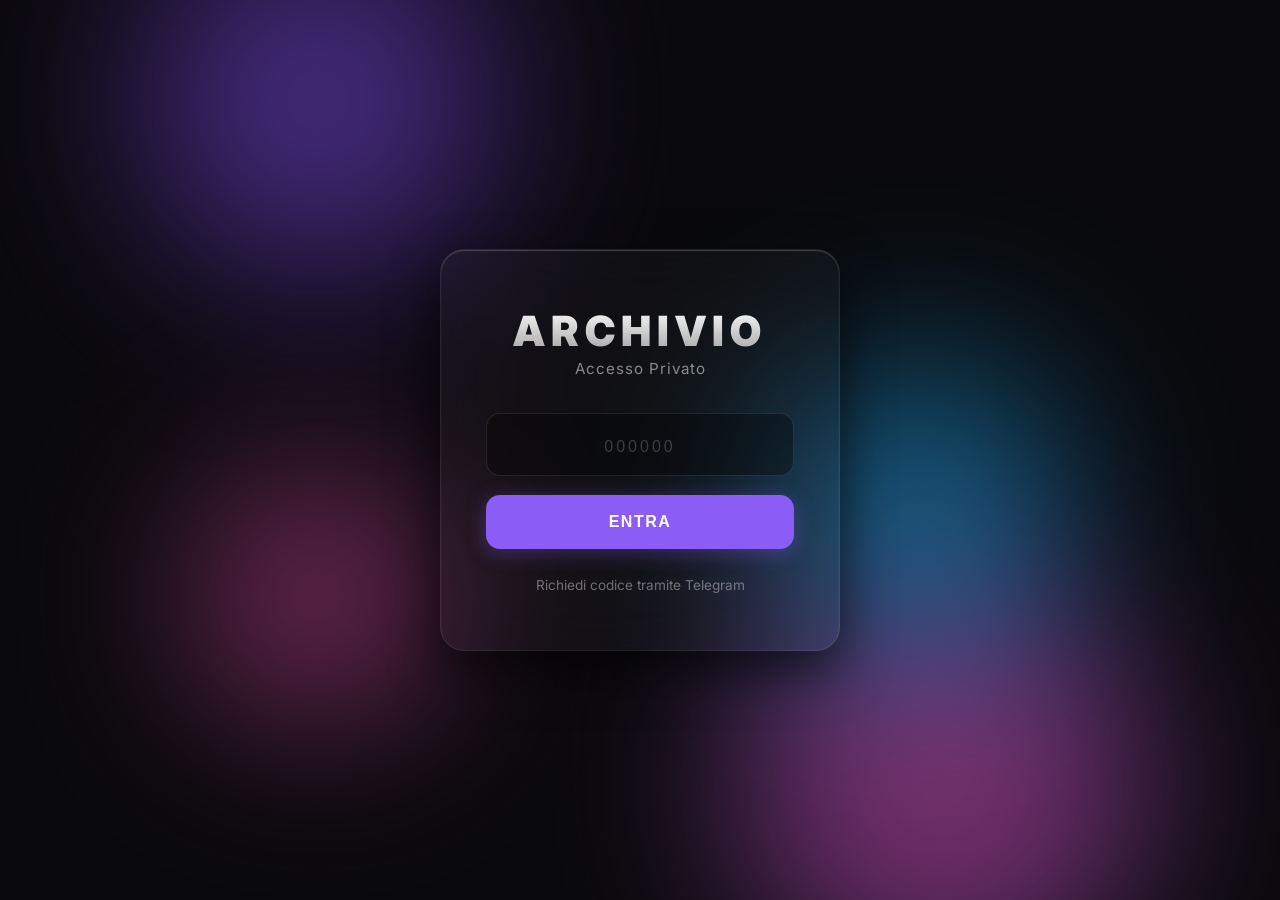
==== index.html @ b0b6c5ce "Add files via upload" ====
<!DOCTYPE html>
<html lang="it">
<head>
  <meta charset="UTF-8">
  <meta name="viewport" content="width=device-width, initial-scale=1.0">
  <title>Home - Archivio Stream</title>
  <link rel="stylesheet" href="style.css?v=7">
  <link href='https://unpkg.com/boxicons@2.1.4/css/boxicons.min.css' rel='stylesheet'>
  <link href="https://fonts.googleapis.com/css2?family=Inter:wght@300;400;500;600;700;800;900&display=swap" rel="stylesheet">

  <link rel="manifest" href="manifest.json">
  <meta name="apple-mobile-web-app-capable" content="yes">
  <meta name="apple-mobile-web-app-status-bar-style" content="black-translucent">
  <meta name="apple-mobile-web-app-title" content="Archivio">
  <link rel="apple-touch-icon" href="assets/logo.png">
</head>
<body>

  <!-- Navbar -->
  <nav class="navbar">
    <div class="nav-left">
      <img src="assets/logo.png" alt="Logo" class="logo" style="height: 45px; cursor:pointer;" onclick="window.location.href='index.html'">
    </div>
    <ul class="nav-links">
      <li><a href="index.html" class="active">Home</a></li>
      <li><a href="catalog_series.html">Serie</a></li>
      <li><a href="catalog_movies.html">Film</a></li>
      <li><a href="calendar.html">Uscite</a></li>
    </ul>
    <div class="nav-right">
      <button class="icon-btn" id="theme-toggle"><i class='bx bx-sun'></i></button>
      <button class="icon-btn" id="open-search"><i class='bx bx-search'></i></button>
      <button class="icon-btn"><i class='bx bx-bookmark'></i></button>
      <img src="https://placehold.co/100x100/ffcc00/000?text=User" alt="Profile" class="profile-avatar">
    </div>
  </nav>

  <!-- Mobile Tab Bar (iOS style) -->
  <div class="mobile-tab-bar">
    <a href="index.html" class="active"><img src="assets/icons/icons8-home-100.png" width="34" height="34"><span>Home</span></a>
    <a href="catalog_series.html"><img src="assets/icons/icons8-tv-100.png" width="34" height="34" style="opacity: 0.6;"><span>Serie</span></a>
    <a href="catalog_movies.html"><img src="assets/icons/icons8-movie-100.png" width="34" height="34" style="opacity: 0.6;"><span>Film</span></a>
    <a href="calendar.html"><img src="assets/icons/icons8-calendar-100.png" width="34" height="34" style="opacity: 0.6;"><span>Uscite</span></a>
  </div>

  <!-- Search Overlay -->
  <div class="search-overlay" id="search-overlay">
    <div class="search-container">
      <button class="close-search" id="close-search"><i class='bx bx-x'></i></button>
      <div class="search-input-wrapper">
        <i class='bx bx-search search-icon'></i>
        <input type="text" id="search-input" placeholder="Cerca film, serie..." autocomplete="off">
      </div>
      <div class="search-results" id="search-results"></div>
    </div>
  </div>

  <!-- Hero Section Slider -->
  <div class="hero-slider-container">
    <div class="hero-slider" id="hero-slider">
      <!-- Slides Injected via JS -->
    </div>
    <div class="slider-indicators" id="slider-indicators"></div>
  </div>



  <!-- Continua a guardare -->
  <section class="section" id="continue-watching-section" style="display: none;">
    <h2 class="section-title">Prossimo</h2>
    <div class="carousel-container" id="continue-watching-carousel">
      <!-- Injected via JS -->
    </div>
  </section>

  <!-- In evidenza -->
  <section class="section">
    <h2 class="section-title">In evidenza</h2>
    <div class="carousel-container" id="evidenza-carousel">
      <!-- Injected via JS -->
    </div>
  </section>

  <!-- TOP 10 SERIE OGGI -->
  <section class="section">
    <img src="top 10 serie.webp" alt="TOP 10 SERIE OGGI" class="section-logo-title">
    <div class="carousel-container" id="top10-series-carousel">
      <!-- Injected via JS -->
    </div>
  </section>

  <!-- Tutte le serie -->
  <section class="section">
    <h2 class="section-title">Tutte le serie</h2>
    <div class="carousel-container" id="all-series-carousel">
      <!-- Injected via JS -->
    </div>
  </section>

  <!-- TOP 10 FILM OGGI -->
  <section class="section">
    <img src="top 10 film.webp" alt="TOP 10 FILM OGGI" class="section-logo-title">
    <div class="carousel-container" id="top10-movies-carousel">
      <!-- Injected via JS -->
    </div>
  </section>

  <!-- Tutti i film -->
  <section class="section" style="margin-bottom: 5rem;">
    <h2 class="section-title">Tutti i film</h2>
    <div class="carousel-container" id="all-movies-carousel">
      <!-- Injected via JS -->
    </div>
  </section>

  <script src="script.js?v=7"></script>

  <script>
    if ('serviceWorker' in navigator) {
      window.addEventListener('load', () => {
        navigator.serviceWorker.register('./service-worker.js');
      });
    }
  </script>
</body>
</html>
---- style.css ----
@import url('https://fonts.googleapis.com/css2?family=Inter:wght@400;500;600;700;800&family=Outfit:wght@900&display=swap');

:root {
  --bg-color: #03030f;
  --bg-gradient: linear-gradient(180deg, rgba(3,3,15,0) 0%, #03030f 100%);
  --text-color: #ffffff;
  --text-muted: #b3b3b3;
  --primary-accent: #ffffff;
  --nav-bg: rgba(3, 3, 15, 0.8);
  --btn-bg: rgba(255, 255, 255, 1);
  --btn-text: #000000;
  --btn-bg-hover: rgba(255, 255, 255, 0.8);
  --btn-secondary-bg: rgba(255, 255, 255, 0.1);
  --btn-secondary-hover: rgba(255, 255, 255, 0.2);
  --font-main: -apple-system, BlinkMacSystemFont, "Segoe UI", Roboto, Helvetica, Arial, sans-serif;
  --font-logo: 'Outfit', sans-serif;
  --border-radius: 12px;
  --transition: 0.3s cubic-bezier(0.25, 0.1, 0.25, 1);
  --nav-height: 80px;
}
body.light-mode {
  --bg-color: #f0f2f5;
  --text-color: #111111;
  --text-muted: #555555;
  --nav-bg: rgba(255, 255, 255, 0.8);
  --btn-bg: #111111;
  --btn-text: #ffffff;
  --primary-accent: #000000;
  --btn-secondary-bg: rgba(0, 0, 0, 0.1);
  --btn-secondary-hover: rgba(0, 0, 0, 0.2);
  --bg-gradient: linear-gradient(180deg, rgba(240,242,245,0) 0%, #f0f2f5 100%);
}

body.light-mode .mobile-tab-bar a img {
  filter: invert(0);
}

body.light-mode .mobile-tab-bar a.active {
  background: rgba(0, 0, 0, 0.1);
  color: #111111;
}

body.light-mode .mobile-tab-bar a span {
  color: #555;
}

body.light-mode .mobile-tab-bar a.active span {
  color: #111;
}

body.light-mode .search-input-wrapper {
  background: rgba(0, 0, 0, 0.05);
  border-color: rgba(0, 0, 0, 0.1);
}
body.light-mode .search-input-wrapper:focus-within {
  background: rgba(0, 0, 0, 0.1);
  border-color: rgba(0, 0, 0, 0.3);
}
body.light-mode #search-input {
  color: #111;
}
body.light-mode #search-input::placeholder {
  color: rgba(0, 0, 0, 0.4);
}
body.light-mode .search-icon {
  color: rgba(0, 0, 0, 0.4);
}

body.light-mode .navbar {
  background: rgba(255, 255, 255, 0.85);
  backdrop-filter: blur(15px);
}
body.light-mode .navbar.scrolled {
  background: rgba(255, 255, 255, 0.95) !important;
  box-shadow: 0 2px 10px rgba(0,0,0,0.1);
}
body.light-mode .nav-links a {
  color: #333;
}
body.light-mode .nav-links a.active {
  color: #000;
}
body.light-mode .nav-links a:hover {
  color: #000;
}
body.light-mode .icon-btn {
  color: #333;
}
body.light-mode .section-title {
  color: #111;
}
body.light-mode .card {
  background: rgba(0, 0, 0, 0.03);
}
body.light-mode .hero-content h1,
body.light-mode .hero-content p {
  color: #111;
}
body.light-mode .catalog-title {
  color: #111;
}
body.light-mode .catalog-header select {
  background: rgba(0, 0, 0, 0.05) !important;
  border-color: rgba(0, 0, 0, 0.15) !important;
  color: #111 !important;
}
body.light-mode .poster-overlay {
  background: linear-gradient(transparent 0%, rgba(255,255,255,0.95) 100%);
}
body.light-mode .poster-title {
  color: #111;
}
body.light-mode .poster-meta {
  color: #555;
}
body.light-mode .mobile-tab-bar {
  background: rgba(255, 255, 255, 0.9) !important;
  border-top: 1px solid rgba(0,0,0,0.1) !important;
}
body.light-mode .mobile-tab-bar a {
  color: #888;
}
body.light-mode .mobile-tab-bar a.active {
  color: #000 !important;
  background: rgba(0, 0, 0, 0.08);
}
body.light-mode .mobile-tab-bar a img {
  filter: invert(0) !important;
}
body.light-mode .mobile-tab-bar a.active img {
  filter: invert(0) !important;
  opacity: 1 !important;
}
body.light-mode .search-overlay {
  background: rgba(240, 242, 245, 0.98);
}
body.light-mode .close-search {
  color: #111;
}
body.light-mode .toast {
  background: rgba(0,0,0,0.85);
  color: white;
}
body.light-mode #user-dropdown-menu {
  background: rgba(255, 255, 255, 0.85) !important;
  border-color: rgba(0,0,0,0.1) !important;
  color: #111;
}
body.light-mode #user-dropdown-menu div,
body.light-mode #user-dropdown-menu label,
body.light-mode #user-dropdown-menu p,
body.light-mode #user-dropdown-menu input {
  color: #111 !important;
}
body.light-mode #user-dropdown-menu #logout-btn {
  color: #ff4444 !important;
}
body.light-mode .calendar-container {
  color: #111;
}
body.light-mode .calendar-card {
  background: rgba(0, 0, 0, 0.03) !important;
  border-color: rgba(0,0,0,0.08) !important;
  color: #111 !important;
}
body.light-mode .calendar-title {
  color: #111;
}


* {
  margin: 0;
  padding: 0;
  box-sizing: border-box;
}

body {
  font-family: 'Inter', sans-serif;
  background-color: var(--bg-color);
  color: var(--text-color);
  margin: 0;
  padding: 0;
  overflow-x: hidden;
}

/* Custom Scrollbar */
::-webkit-scrollbar {
  width: 10px;
  height: 10px;
}
::-webkit-scrollbar-track {
  background: #0f0f0f;
}
::-webkit-scrollbar-thumb {
  background: #333;
  border-radius: 5px;
}
::-webkit-scrollbar-thumb:hover {
  background: #555;
}

/* NAVBAR */
.navbar {
  position: fixed;
  top: 0;
  width: 100%;
  display: flex;
  justify-content: space-between;
  align-items: center;
  padding: 1rem 3rem;
  background: transparent;
  backdrop-filter: none;
  -webkit-backdrop-filter: none;
  z-index: 1000;
  transition: all 0.3s ease;
}
.navbar.scrolled {
  background: rgba(3, 3, 15, 0.85);
  backdrop-filter: blur(15px);
  -webkit-backdrop-filter: blur(15px);
  box-shadow: 0 4px 30px rgba(0, 0, 0, 0.5);
  padding: 1rem 3rem;
  border-bottom: 1px solid rgba(255, 255, 255, 0.05);
}
.nav-left, .nav-right {
  display: flex;
  align-items: center;
  gap: 2rem;
}
.nav-links {
  display: flex;
  gap: 2rem;
  list-style: none;
  margin: 0;
  padding: 0;
}
.nav-links li {
  height: 24px;
}
.nav-links a {
  color: var(--text-color);
  text-decoration: none;
  font-weight: 600;
  font-size: 1rem;
  opacity: 0.7;
  transition: opacity var(--transition);
}
.nav-links a:hover, .nav-links a.active {
  opacity: 1;
}
.icon-btn {
  background: none;
  border: none;
  color: white;
  font-size: 1.8rem;
  cursor: pointer;
  opacity: 0.8;
  transition: var(--transition);
  display: flex;
  align-items: center;
  justify-content: center;
  text-decoration: none !important;
}
.icon-btn:hover {
  opacity: 1;
  transform: scale(1.1);
}
.profile-avatar {
  width: 38px;
  height: 38px;
  border-radius: 50%;
  cursor: pointer;
  object-fit: cover;
}

/* DETAIL TOP NAV */
.detail-top-nav {
  position: fixed;
  top: 0;
  width: 100%;
  display: flex;
  justify-content: space-between;
  padding: 1.5rem 2rem;
  background: transparent;
  z-index: 1000;
  transition: all 0.3s ease;
}
.detail-top-nav.scrolled {
  background: rgba(3, 3, 15, 0.85);
  backdrop-filter: blur(15px);
  -webkit-backdrop-filter: blur(15px);
  padding: 1rem 2rem;
  border-bottom: 1px solid rgba(255, 255, 255, 0.05);
}
.detail-top-nav .icon-btn {
  background: rgba(0,0,0,0.4);
  backdrop-filter: blur(5px);
  width: 40px;
  height: 40px;
  border-radius: 50%;
  font-size: 1.5rem;
}

/* HERO SECTION */
.hero {
  position: relative;
  height: 85vh;
  width: 100%;
  background-size: cover;
  background-position: center;
  display: flex;
  align-items: flex-end;
  padding: 0 3rem 2rem 3rem;
}
.hero::before {
  content: '';
  position: absolute;
  top: 0; left: 0; right: 0; bottom: env(safe-area-inset-bottom, 0);
    transform: translateZ(0);
  background: linear-gradient(90deg, rgba(3,3,15,0.95) 0%, rgba(3,3,15,0) 60%),
              linear-gradient(0deg, var(--bg-color) 0%, rgba(3,3,15,0) 40%);
  z-index: 1;
}
.hero-fade-overlay {
  position: absolute;
  top: 0; left: 0; right: 0; bottom: env(safe-area-inset-bottom, 0);
    transform: translateZ(0);
  background: var(--bg-color);
  opacity: 0;
  z-index: 1;
  pointer-events: none;
}
.hero-content {
  position: relative;
  z-index: 2;
  max-width: 600px;
  -webkit-font-smoothing: antialiased;
  transform: translateZ(0);
}
.hero-title-img {
  max-width: 400px;
  margin-bottom: 1.5rem;
}
.hero-title-text {
  font-size: 3rem;
  font-weight: 800;
  margin-bottom: 1rem;
  line-height: 1.1;
}
.hero-desc {
  font-size: 1.1rem;
  color: var(--text-muted);
  max-width: 600px;
  margin-bottom: 2rem;
  line-height: 1.5;
  display: -webkit-box;
  -webkit-line-clamp: 5;
  -webkit-box-orient: vertical;
  overflow: hidden;
}
.hero-meta {
  font-size: 0.9rem;
  color: var(--text-muted);
  margin-bottom: 1rem;
  display: flex;
  align-items: center;
  gap: 15px;
  font-weight: 500;
}
.age-rating {
  border: 1px solid rgba(255,255,255,0.5);
  border-radius: 50%;
  width: 28px;
  height: 28px;
  display: flex;
  align-items: center;
  justify-content: center;
  font-size: 0.8rem;
  font-weight: bold;
}
.hero-tags {
  display: flex;
  gap: 10px;
}
.hero-desc {
  font-size: 1.1rem;
  line-height: 1.5;
  margin-bottom: 2rem;
  color: #eeeeee;
  text-shadow: 1px 1px 3px rgba(0,0,0,0.8);
}
.hero-buttons {
  display: flex;
  gap: 1rem;
}
.btn {
  padding: 0.8rem 2rem;
  border-radius: 4px;
  font-size: 1.1rem;
  font-weight: 700;
  cursor: pointer;
  display: flex;
  align-items: center;
  gap: 10px;
  border: none;
  transition: var(--transition);
}
.btn i {
  font-size: 1.5rem;
}
.btn-primary {
  background-color: var(--btn-bg);
  color: var(--btn-text);
}
.btn-primary:hover {
  background-color: var(--btn-bg-hover);
  transform: scale(1.02);
}
.btn-secondary {
  background-color: var(--btn-secondary-bg);
  color: white;
  padding: 0.8rem 1.2rem;
}
.btn-secondary:hover {
  background-color: var(--btn-secondary-hover);
}
.primary-play-btn {
  width: 100%;
  max-width: 400px;
  justify-content: center;
  margin: 1rem 0;
  font-weight: 700;
  font-size: 1.1rem;
  padding: 0.8rem 1.5rem;
  box-shadow: 0 4px 15px rgba(255,255,255,0.2);
}

.btn-action-group {
  display: flex;
  gap: 2rem;
  margin-bottom: 1.5rem;
  margin-top: 0.5rem;
}
.action-btn {
  background: none;
  border: none;
  color: white;
  display: flex;
  flex-direction: column;
  align-items: center;
  gap: 0.5rem;
  cursor: pointer;
  opacity: 0.8;
  transition: var(--transition);
}
.action-btn i {
  font-size: 1.8rem;
}
.action-btn span {
  font-size: 0.8rem;
  font-weight: 500;
}
.action-btn:hover {
  opacity: 1;
  transform: translateY(-2px);
}
.action-btn:active, .btn:active {
  transform: scale(0.95);
}

.tabs-container {
  opacity: 1;
  transform: scale(1.05);
}

/* CAROUSEL SECTION */
.section {
  padding: 2rem 3rem;
  position: relative;
  z-index: 2;
}
.section-title {
  font-size: 1.4rem;
  font-weight: 700;
  margin-bottom: 1.2rem;
}
.carousel-container {
  display: flex;
  gap: 15px;
  overflow-x: auto;
  padding-bottom: 1rem;
  scrollbar-width: none; /* Firefox */
  scroll-behavior: smooth;
  scroll-snap-type: x mandatory;
}
.carousel-container::-webkit-scrollbar {
  display: none; /* Safari/Chrome */
}
.episode-card {
  flex: 0 0 auto;
  width: 320px;
  background: rgba(255,255,255,0.05);
  border-radius: var(--border-radius);
  padding-bottom: 1rem;
  cursor: pointer;
  transition: background var(--transition);
}
@media (max-width: 768px) {
  .navbar { padding: 1rem 1.5rem !important; }
  .detail-top-nav { padding: 1rem 1.5rem !important; }
  .episode-card {
    width: 220px;
  }
}
.card {
  flex: 0 0 auto;
  width: 280px;
  aspect-ratio: 16/9;
  border-radius: var(--border-radius);
  background-color: #1a1a1a;
  position: relative;
  cursor: pointer;
  transition: all 0.4s cubic-bezier(0.25, 0.46, 0.45, 0.94);
  overflow: hidden;
}
.card:hover {
  border: 2px solid rgba(255,255,255,0.8);
  z-index: 10;
  box-shadow: 0 10px 20px rgba(0,0,0,0.5);
}
.card img {
  width: 100%;
  height: 100%;
  object-fit: cover;
  transition: transform 0.4s cubic-bezier(0.25, 0.46, 0.45, 0.94);
}
.card:hover img {
  transform: scale(1.05);
}
.card-poster {
  aspect-ratio: 2/3;
  width: 200px;
}
.card-badge {
  position: absolute;
  top: 8px;
  left: 8px;
  background: linear-gradient(135deg, #6a11cb 0%, #2575fc 100%);
  color: white;
  font-size: 0.75rem;
  font-weight: 700;
  padding: 4px 8px;
  border-radius: 4px;
  z-index: 10;
  text-transform: uppercase;
  letter-spacing: 0.5px;
  box-shadow: 0 2px 10px rgba(0,0,0,0.5);
}

/* TOP 10 SECTION */
.top10-card-wrapper {
  display: flex;
  align-items: center;
  position: relative;
}
.top10-number {
  font-size: 14rem;
  font-weight: 900;
  color: transparent;
  -webkit-text-stroke: 3px rgba(255,255,255,0.6);
  margin-right: -25px;
  z-index: 1;
  font-family: Arial, sans-serif;
  letter-spacing: -10px;
}
.top10-card-wrapper .card {
  z-index: 2;
}
.top10-title {
  font-size: 2.5rem;
  font-weight: 300;
  letter-spacing: 2px;
  margin-bottom: 1.5rem;
  display: flex;
  align-items: center;
  gap: 15px;
}
.top10-title span {
  font-weight: 800;
}

/* SERIES PAGE SPECIFIC */
.series-hero {
  padding-bottom: 2rem;
}
.tabs-container {
  padding: 0 3rem;
  margin-top: -2rem;
  position: relative;
  z-index: 5;
}
.tabs {
  display: flex;
  gap: 3rem;
  border-bottom: 1px solid rgba(255,255,255,0.1);
  margin-bottom: 2rem;
}
.tab {
  padding: 1rem 1.5rem;
  cursor: pointer;
  opacity: 0.6;
  font-weight: 600;
  font-size: 1.1rem;
  position: relative;
  transition: var(--transition);
}
.tab:hover {
  opacity: 0.8;
  background-color: rgba(255,255,255,0.05);
  border-radius: 8px 8px 0 0;
}
.tab.active {
  opacity: 1;
}
.tab.active::after {
  content: '';
  position: absolute;
  bottom: -1px;
  left: 0;
  width: 100%;
  height: 3px;
  background-color: white;
  border-radius: 3px 3px 0 0;
}
.season-selector {
  margin-bottom: 2rem;
  position: relative;
  display: inline-block;
  z-index: 50;
}
.season-btn {
  background-color: rgba(255,255,255,0.15);
  color: white;
  border: none;
  padding: 0.8rem 1.5rem;
  border-radius: var(--border-radius);
  font-size: 1.1rem;
  font-weight: bold;
  cursor: pointer;
  display: flex;
  align-items: center;
  gap: 10px;
  transition: var(--transition);
}
.season-btn:hover {
  background-color: rgba(255,255,255,0.25);
}
.dropdown-menu {
  display: none;
  position: absolute;
  top: 100%;
  left: 0;
  margin-top: 8px;
  background-color: rgba(25, 25, 25, 0.85);
  backdrop-filter: blur(25px);
  -webkit-backdrop-filter: blur(25px);
  border: 1px solid rgba(255,255,255,0.1);
  border-radius: var(--border-radius);
  min-width: 180px;
  z-index: 10000;
  overflow: hidden;
  box-shadow: 0 10px 30px rgba(0,0,0,0.5);
}
.dropdown-menu.show {
  display: block;
  animation: fadeIn 0.2s ease-out;
}
@keyframes fadeIn {
  from { opacity: 0; transform: translateY(-10px); }
  to { opacity: 1; transform: translateY(0); }
}
.dropdown-item {
  padding: 1rem 1.5rem;
  cursor: pointer;
  transition: background var(--transition);
}
.dropdown-item:hover {
  background-color: rgba(255,255,255,0.1);
}
.episode-card {
  flex: 0 0 auto;
  width: 320px;
  cursor: pointer;
  background: rgba(15, 15, 15, 0.65);
  backdrop-filter: blur(15px);
  -webkit-backdrop-filter: blur(15px);
  border: 1px solid rgba(255,255,255,0.05);
  border-radius: var(--border-radius);
  overflow: hidden;
  box-shadow: 0 4px 6px rgba(0,0,0,0.3);
  transition: transform var(--transition), box-shadow var(--transition);
}
.episode-card:hover {
  transform: scale(1.02);
  box-shadow: 0 10px 20px rgba(0,0,0,0.6);
}
.episode-img-wrapper {
  position: relative;
  aspect-ratio: 16/9;
  overflow: hidden;
}
.episode-card-body {
  padding: 15px;
}
.episode-img-wrapper img {
  width: 100%;
  height: 100%;
  object-fit: cover;
  transition: var(--transition);
}
.episode-card:hover .episode-img-wrapper img {
  transform: scale(1.05);
}
.play-icon {
  position: absolute;
  bottom: 15px;
  left: 15px;
  background: rgba(0,0,0,0.6);
  border: 1px solid rgba(255,255,255,0.5);
  border-radius: 50%;
  width: 36px; height: 36px;
  display: flex;
  align-items: center;
  justify-content: center;
  opacity: 0;
  transition: var(--transition);
}
.play-icon i {
  font-size: 1.5rem;
  margin-left: 3px;
}
.episode-card:hover .play-icon {
  opacity: 1;
}

@keyframes bounce-check {
  0% { transform: scale(1); }
  50% { transform: scale(1.4); color: white; }
  100% { transform: scale(1); }
}
.watched-toggle.animate i {
  animation: bounce-check 0.4s ease-in-out;
}

.episode-title {
  font-size: 1rem;
  font-weight: 700;
  margin-bottom: 0.4rem;
}
.episode-meta {
  font-size: 0.85rem;
  color: var(--text-muted);
  margin-bottom: 0.8rem;
  display: flex;
  align-items: center;
  gap: 10px;
}
.episode-desc {
  font-size: 0.9rem;
  color: #ccc;
  display: -webkit-box;
  -webkit-line-clamp: 3;
  -webkit-box-orient: vertical;
  overflow: hidden;
  line-height: 1.4;
}

/* RESPONSIVE */
@media (max-width: 768px) {
  .navbar { padding: 1rem 1.5rem !important; }
  .detail-top-nav { padding: 1rem 1.5rem !important; }
  .navbar {
    padding: 0.5rem 1rem;
    display: flex;
    flex-wrap: wrap;
    justify-content: space-between;
  }
  .nav-left {
    width: 100%;
    display: flex;
    flex-wrap: wrap;
    align-items: center;
  }
  .nav-left .logo {
    margin-bottom: 0.5rem;
  }
  .nav-right {
    position: absolute;
    top: 0.5rem;
    right: 1rem;
    gap: 1rem;
  }
  .nav-links {
    display: none !important;
  }
  .hero {
    padding: 120px 1rem 3rem 1rem;
    height: auto;
    min-height: 70vh;
  }
  .navbar {
    /* removed background override to keep it transparent */
  }
  .hero-title-img {
    max-width: 250px;
  }
  .hero-title-text {
    font-size: 2rem;
  }
  .hero-desc {
    font-size: 0.95rem;
  }
  .section, .tabs-container {
    padding: 1rem;
  }
  .card {
    width: 220px;
  }
  .card-poster {
    width: 140px;
  }
  .top10-number {
    font-size: 8rem;
    margin-right: -10px;
    -webkit-text-stroke: 2px rgba(255,255,255,0.6);
  }
  .top10-title {
    font-size: 1.8rem;
  }
  .tabs {
    gap: 1.5rem;
    overflow-x: auto;
    white-space: nowrap;
    scrollbar-width: none;
  }
  /* Detail page hero on mobile */
  .series-hero {
    background-position: center top !important;
    background-size: cover !important;
    background-repeat: no-repeat;
    min-height: 85vh;
    padding-top: 100px;
    padding-bottom: 2rem;
    display: flex;
    flex-direction: column;
    justify-content: flex-end;
  }
  .series-hero::before {
    background: linear-gradient(180deg, rgba(3,3,15,0.1) 0%, rgba(3,3,15,0.8) 40%, rgba(3,3,15,1) 80%);
  }
  .series-hero .hero-content {
    max-width: 100%;
    text-align: left;
    display: flex;
    flex-direction: column;
    align-items: flex-start;
  }
  .series-hero .hero-title-img {
    max-width: 250px;
    margin-bottom: 0.5rem;
  }
  .primary-play-btn {
    width: 100%;
    max-width: none;
  }
  .btn-action-group {
    width: 100%;
    justify-content: space-around;
    gap: 0;
  }
  .btn-action-group .action-btn {
    flex: 1;
  }
}

/* --- ANIMATIONS & SKELETON LOADING --- */
.fade-section {
  opacity: 0;
  transform: translateY(10px);
  transition: opacity 0.3s ease-out, transform 0.3s ease-out;
}
.fade-section.visible {
  opacity: 1;
  transform: translateY(0);
}

.skeleton-card {
  width: 150px;
  height: 225px;
  background-color: rgba(255,255,255,0.05);
  border-radius: 8px;
  position: relative;
  overflow: hidden;
  flex: 0 0 auto;
  margin-right: 1rem;
}
.skeleton-card::after {
  content: '';
  position: absolute;
  top: 0;
  left: -100%;
  width: 50%;
  height: 100%;
  background: linear-gradient(90deg, transparent, rgba(255, 255, 255, 0.08), transparent);
  animation: shimmer 1.5s infinite;
}
@keyframes shimmer {
  100% {
    left: 200%;
  }
}

@media (min-width: 768px) {
  .skeleton-card {
    width: 200px;
    height: 300px;
  }
}

/* CATALOG STYLES */
.catalog-header {
  margin-top: 100px;
  padding: 2rem 3rem;
  display: flex;
  justify-content: space-between;
  align-items: center;
}
.catalog-title {
  font-size: 2.5rem;
  font-weight: 700;
}
.catalog-filters select {
  background-color: rgba(255, 255, 255, 0.1);
  color: white;
  border: 1px solid rgba(255, 255, 255, 0.3);
  padding: 0.5rem 1rem;
  border-radius: 4px;
  font-size: 1rem;
  cursor: pointer;
  outline: none;
}
.catalog-filters select option {
  background-color: #1a1a1a;
  color: white;
}
.catalog-grid {
  display: grid;
  grid-template-columns: repeat(auto-fill, minmax(200px, 1fr));
  gap: 1.5rem;
  padding: 0 3rem 3rem 3rem;
}
@media (max-width: 768px) {
  .navbar { padding: 1rem 1.5rem !important; }
  .detail-top-nav { padding: 1rem 1.5rem !important; }
  .catalog-header {
    flex-direction: column;
    align-items: flex-start;
    gap: 1rem;
    padding: 1rem;
    margin-top: 80px;
  }
  .catalog-grid {
    grid-template-columns: repeat(3, 1fr);
    padding: 1rem;
    gap: 0.8rem;
  }
}

/* SEARCH OVERLAY */
.search-overlay {
  position: fixed;
  top: 0; left: 0; right: 0; bottom: env(safe-area-inset-bottom, 0);
    transform: translateZ(0);
  background: rgba(3, 3, 15, 0.95);
  z-index: 2000;
  display: flex;
  flex-direction: column;
  padding: 5rem 3rem;
  opacity: 0;
  pointer-events: none;
  transition: opacity var(--transition);
  backdrop-filter: blur(10px);
}
.search-overlay.active {
  opacity: 1;
  pointer-events: auto;
}
.close-search {
  position: absolute;
  top: 2rem; right: 3rem;
  background: none;
  border: none;
  color: white;
  font-size: 2.5rem;
  cursor: pointer;
  transition: transform var(--transition);
}
.close-search:hover {
  transform: scale(1.1);
}
.search-container {
  width: 100%;
  max-width: 800px;
  margin: 0 auto;
}
#search-input {
  width: 100%;
  background: none;
  border: none;
  border-bottom: 2px solid rgba(255, 255, 255, 0.3);
  color: white;
  font-size: 3rem;
  padding: 1rem 0;
  outline: none;
  font-family: var(--font-main);
  font-weight: 700;
  transition: border-color var(--transition);
}
#search-input:focus {
  border-bottom-color: white;
}
.search-results {
  margin-top: 3rem;
  display: grid;
  grid-template-columns: repeat(auto-fill, minmax(150px, 1fr));
  gap: 1.5rem;
  max-height: 60vh;
  overflow-y: auto;
  padding-bottom: 2rem;
}
@media (max-width: 768px) {
  .navbar { padding: 1rem 1.5rem !important; }
  .detail-top-nav { padding: 1rem 1.5rem !important; }
  .search-results {
    grid-template-columns: repeat(auto-fill, minmax(100px, 1fr));
    gap: 0.8rem;
  }
}

/* SLIDER */
.hero-slider-container {
  position: relative;
  width: 100%;
  height: 85vh;
  overflow: hidden;
}
.hero-slider {
  display: flex;
  width: 100%;
  height: 100%;
  transition: transform 0.5s ease-in-out;
}
.hero-slide {
  flex: 0 0 100%;
  position: relative;
  height: 100%;
  background-size: cover;
  background-position: center top;
  display: flex;
  align-items: flex-end;
  padding: 0 3rem 5rem 3rem;
}
.hero-slide::before {
  content: '';
  position: absolute;
  top: 0; left: 0; right: 0; bottom: env(safe-area-inset-bottom, 0);
    transform: translateZ(0);
  background: linear-gradient(90deg, rgba(3,3,15,0.95) 0%, rgba(3,3,15,0) 60%),
              linear-gradient(0deg, var(--bg-color) 0%, rgba(3,3,15,0) 40%);
  z-index: 1;
}
.hero-bg {
  position: absolute;
  top: 0;
  left: 0;
  width: 100%;
  height: 100%;
  z-index: 1;
}
@keyframes ken-burns {
  0% { transform: scale(1.05); }
  100% { transform: scale(1); }
}
.hero-bg img, .hero-bg iframe {
  width: 100%;
  height: 100%;
  object-fit: cover;
  opacity: 0.6;
  animation: ken-burns 1.5s ease-out forwards;
}
.slider-indicators {
  position: absolute;
  bottom: 2rem;
  left: 3rem;
  display: flex;
  gap: 10px;
  z-index: 10;
}
.indicator {
  width: 10px;
  height: 10px;
  border-radius: 50%;
  background-color: rgba(255,255,255,0.3);
  cursor: pointer;
  transition: var(--transition);
}
.indicator.active {
  background-color: white;
  transform: scale(1.2);
}

/* TMDB LOGO SIZING */
.tmdb-title-logo {
  max-width: 400px;
  max-height: 150px;
  object-fit: contain;
  margin-bottom: 1.5rem;
  filter: drop-shadow(2px 4px 6px rgba(0,0,0,0.5));
}
@media (max-width: 768px) {
  .navbar { padding: 1rem 1.5rem !important; }
  .detail-top-nav { padding: 1rem 1.5rem !important; }
  .tmdb-title-logo {
    max-width: 250px;
    max-height: 100px;
  }
}

/* SECTION LOGOS */
.section-logo-title {
  width: 90vw;
  height: auto;
  max-width: 100%;
  object-fit: contain;
  margin-bottom: 1.5rem;
  margin-left: -5px;
}
@media (min-width: 440px) {
  .section-logo-title { width: 60vw; }
}
@media (min-width: 800px) {
  .section-logo-title { width: 40vw; }
}
@media (min-width: 1400px) {
  .section-logo-title { width: 30vw; }
}

/* Fade-in Detail Page */
#detail-hero {
  opacity: 0;
  transition: opacity 0.4s ease-in-out;
}
#detail-hero.loaded {
  opacity: 1;
}

/* Toast Notification */
.toast-notification {
  position: fixed;
  top: 40px;
  right: -300px;
  background: rgba(15, 15, 15, 0.85);
  backdrop-filter: blur(12px);
  -webkit-backdrop-filter: blur(12px);
  color: #fff;
  padding: 16px 32px;
  border-radius: 12px;
  font-weight: 500;
  font-size: 1.05rem;
  box-shadow: -4px 10px 40px rgba(0,0,0,0.5);
  border: 1px solid rgba(255,255,255,0.15);
  z-index: 10000;
  opacity: 0;
  transition: all 0.4s cubic-bezier(0.175, 0.885, 0.32, 1.275);
}
.toast-notification.show {
  right: 20px;
  opacity: 1;
}

/* View All Card */
.view-all-card {
  display: flex !important;
  align-items: center;
  justify-content: center;
  background: rgba(255, 255, 255, 0.05);
  border: 1px solid rgba(255, 255, 255, 0.1);
  text-decoration: none;
  transition: var(--transition);
}
.view-all-card:hover {
  background: rgba(255, 255, 255, 0.1);
  transform: scale(1.05);
}
.view-all-content {
  display: flex;
  flex-direction: column;
  align-items: center;
  gap: 10px;
  color: #fff;
}
.view-all-content i {
  font-size: 3rem;
  opacity: 0.8;
}
.view-all-content span {
  font-size: 1.1rem;
  font-weight: 600;
}

/* === MOBILE: Hide top navbar, show bottom tab bar === */

/* Tab bar default: hidden on desktop */
.mobile-tab-bar {
  display: none;
}

/* On mobile screens */
@media (max-width: 768px) {
  .navbar { padding: 1rem 1.5rem !important; }
  .detail-top-nav { padding: 1rem 1.5rem !important; }
  html, body {
    zoom: 0.88;
    padding-bottom: 80px;
  }

  .hero-content {
    padding-top: 4rem;
  }

  /* SHOW the bottom tab bar */
  .mobile-tab-bar {
    display: flex !important;
    position: fixed;
    bottom: calc(env(safe-area-inset-bottom, 0) + 15px);
    left: 50%;
    transform: translateX(-50%) translateZ(0);
    max-width: 370px;
    width: 95%;
    background: rgba(30, 30, 30, 0.65);
    backdrop-filter: blur(25px);
    -webkit-backdrop-filter: blur(25px);
    border: 1px solid rgba(255, 255, 255, 0.1);
    border-radius: 40px;
    z-index: 9999;
    justify-content: space-around;
    align-items: center;
    padding: 10px 12px;
    box-shadow: 0 10px 30px rgba(0,0,0,0.5);
  }

  .mobile-tab-bar a {
    text-decoration: none;
    display: flex;
    flex-direction: column;
    justify-content: center;
    align-items: center;
    width: 75px;
    height: 65px;
    border-radius: 18px;
    transition: background 0.3s ease, color 0.3s ease;
    -webkit-tap-highlight-color: transparent;
    gap: 4px;
    color: rgba(255,255,255,0.5);
  }
  .mobile-tab-bar a span {
    font-size: 0.85rem;
    font-weight: 500;
  }
  .mobile-tab-bar a img {
    transition: opacity 0.3s ease;
  }

  .mobile-tab-bar a.active {
    background: rgba(255, 255, 255, 0.15);
    color: #ffffff;
  }
  .mobile-tab-bar a.active img {
    opacity: 1 !important;
  }

  .mobile-tab-bar a i {
    font-size: 1.5rem;
  }
}


/* CATALOG POSTER OVERLAYS */
.catalog-poster {
  position: relative;
  overflow: hidden;
  border-radius: 16px;
  display: block;
}
.catalog-poster img {
  width: 100%;
  height: 100%;
  object-fit: cover;
  transition: transform 0.3s ease;
}
.catalog-poster:hover img {
  transform: scale(1.05);
}
.poster-overlay {
  position: absolute;
  bottom: 0;
  left: 0;
  right: 0;
  padding: 1.5rem 0.5rem 0.5rem;
  background: linear-gradient(to top, rgba(0,0,0,0.95) 0%, rgba(0,0,0,0.6) 50%, transparent 100%);
  display: flex;
  flex-direction: column;
  gap: 3px;
  pointer-events: none;
}
.poster-title {
  color: #fff;
  font-weight: 700;
  font-size: 0.9rem;
  line-height: 1.2;
  text-overflow: ellipsis;
  overflow: hidden;
  display: -webkit-box;
  -webkit-line-clamp: 2;
  -webkit-box-orient: vertical;
}
.poster-meta {
  color: #aaa;
  font-size: 0.75rem;
  display: flex;
  align-items: center;
  gap: 6px;
}

/* --- PROSSIMO (CONTINUE WATCHING) CARDS --- */
.cw-card-backdrop {
  position: relative;
  overflow: hidden;
  border-radius: 8px;
  flex: 0 0 auto;
  width: 280px;
  aspect-ratio: 16 / 9;
  display: block;
}
.cw-card-backdrop img {
  width: 100%;
  height: 100%;
  object-fit: cover;
  display: block;
  transition: transform 0.3s ease;
}
.cw-card-backdrop:hover img {
  transform: scale(1.05);
}
.cw-badge {
  position: absolute;
  top: 8px;
  left: 8px;
  background: rgba(0, 0, 0, 0.75);
  color: #fff;
  font-size: 0.7rem;
  font-weight: 700;
  padding: 3px 7px;
  border-radius: 4px;
  letter-spacing: 0.5px;
  backdrop-filter: blur(4px);
  border: 1px solid rgba(255, 255, 255, 0.15);
}
.cw-title {
  position: absolute;
  bottom: 0;
  left: 0;
  right: 0;
  padding: 28px 10px 10px;
  background: linear-gradient(transparent, rgba(0,0,0,0.85));
  color: #fff;
  font-size: 0.8rem;
  font-weight: 600;
  line-height: 1.3;
  white-space: nowrap;
  overflow: hidden;
  text-overflow: ellipsis;
}
@media (max-width: 768px) {
  .cw-card-backdrop {
    width: 220px;
  }
}
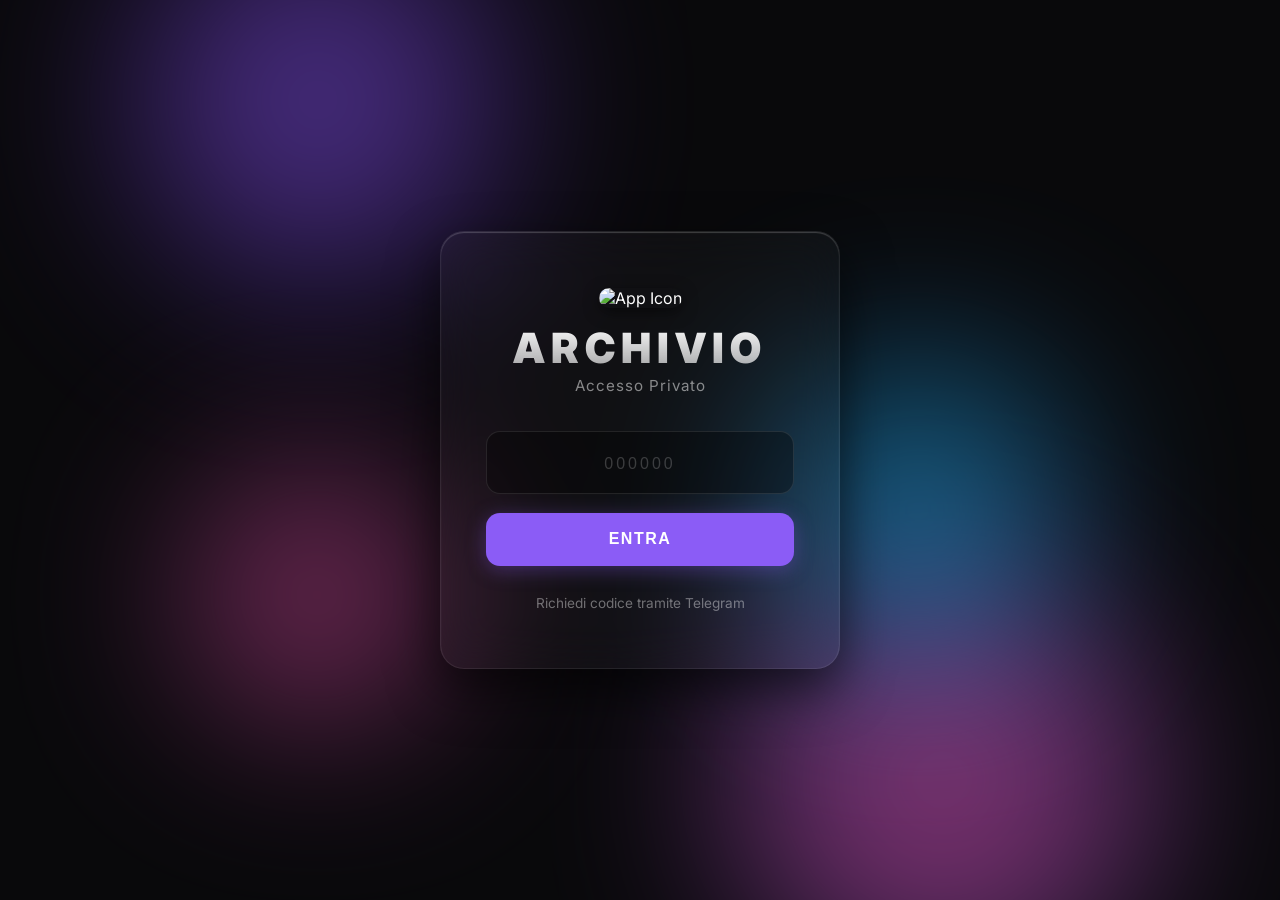
==== commit 74f54c08: "Add files via upload" ====
--- a/index.html
+++ b/index.html
@@ -12,7 +12,7 @@
   <meta name="apple-mobile-web-app-capable" content="yes">
   <meta name="apple-mobile-web-app-status-bar-style" content="black-translucent">
   <meta name="apple-mobile-web-app-title" content="Archivio">
-  <link rel="apple-touch-icon" href="assets/logo.png">
+  <link rel="apple-touch-icon" href="assets/unnamed.png">
 </head>
 <body>
 
--- a/style.css
+++ b/style.css
@@ -307,7 +307,7 @@
   height: 85vh;
   width: 100%;
   background-size: cover;
-  background-position: center;
+  background-position: center 20%;
   display: flex;
   align-items: flex-end;
   padding: 0 3rem 2rem 3rem;
@@ -508,6 +508,10 @@
 @media (max-width: 768px) {
   .navbar { padding: 1rem 1.5rem !important; }
   .detail-top-nav { padding: 1rem 1.5rem !important; }
+  .hero {
+    height: 55vh;
+    background-position: center 25%;
+  }
   .episode-card {
     width: 220px;
   }
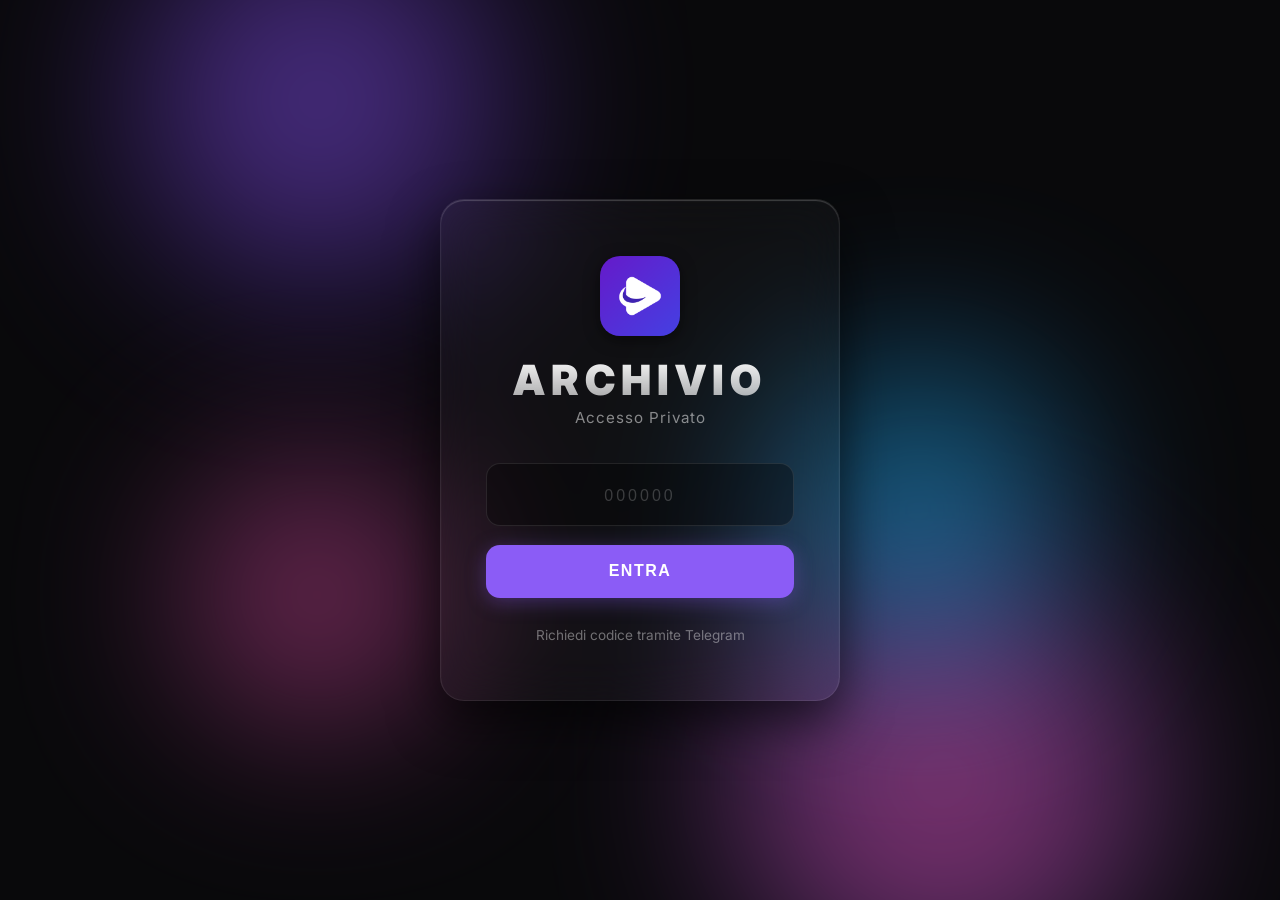
==== commit 9c19bfa3: "Add files via upload" ====
--- a/index.html
+++ b/index.html
@@ -19,7 +19,7 @@
   <!-- Navbar -->
   <nav class="navbar">
     <div class="nav-left">
-      <img src="assets/logo.png" alt="Logo" class="logo" style="height: 45px; cursor:pointer;" onclick="window.location.href='index.html'">
+      <img src="assets/unnamed.png" alt="Logo" class="logo" style="height: 40px; border-radius: 8px; cursor:pointer;" onclick="window.location.href='index.html'">
     </div>
     <ul class="nav-links">
       <li><a href="index.html" class="active">Home</a></li>
@@ -28,7 +28,7 @@
       <li><a href="calendar.html">Uscite</a></li>
     </ul>
     <div class="nav-right">
-      <button class="icon-btn" id="theme-toggle"><i class='bx bx-sun'></i></button>
+      <a href="https://t.me/+w-cVyPMl7B5lOGY0" target="_blank" class="icon-btn" title="Canale Telegram" style="color: inherit; text-decoration: none; display: flex; align-items: center; justify-content: center;"><i class='bx bx-bulb'></i></a>
       <button class="icon-btn" id="open-search"><i class='bx bx-search'></i></button>
       <button class="icon-btn"><i class='bx bx-bookmark'></i></button>
       <img src="https://placehold.co/100x100/ffcc00/000?text=User" alt="Profile" class="profile-avatar">
--- a/style.css
+++ b/style.css
@@ -233,6 +233,9 @@
   list-style: none;
   margin: 0;
   padding: 0;
+  position: absolute;
+  left: 50%;
+  transform: translateX(-50%);
 }
 .nav-links li {
   height: 24px;
@@ -509,8 +512,9 @@
   .navbar { padding: 1rem 1.5rem !important; }
   .detail-top-nav { padding: 1rem 1.5rem !important; }
   .hero {
-    height: 55vh;
-    background-position: center 25%;
+    height: 45vh;
+    background-position: center center;
+    background-size: cover;
   }
   .episode-card {
     width: 220px;
@@ -756,6 +760,89 @@
   animation: bounce-check 0.4s ease-in-out;
 }
 
+/* Episode View Toggle Button */
+.ep-view-toggle {
+  width: 38px;
+  height: 38px;
+  border-radius: 10px;
+  background: rgba(255, 255, 255, 0.08);
+  backdrop-filter: blur(10px);
+  -webkit-backdrop-filter: blur(10px);
+  border: 1px solid rgba(255, 255, 255, 0.12);
+  color: #fff;
+  font-size: 1.3rem;
+  display: flex;
+  align-items: center;
+  justify-content: center;
+  cursor: pointer;
+  transition: all 0.3s ease;
+}
+.ep-view-toggle:hover {
+  background: rgba(255, 255, 255, 0.15);
+  transform: scale(1.05);
+}
+.ep-view-toggle.active {
+  background: rgba(245, 166, 35, 0.2);
+  border-color: rgba(245, 166, 35, 0.4);
+  color: #f5a623;
+}
+
+/* Vertical Episode List Mode */
+.carousel-container.vertical-view {
+  flex-direction: column;
+  overflow-x: visible;
+  overflow-y: visible;
+  scroll-snap-type: none;
+  gap: 12px;
+  padding-bottom: 30px;
+}
+.carousel-container.vertical-view .episode-card {
+  width: 100%;
+  flex: 0 0 auto;
+  display: flex;
+  flex-direction: row;
+  align-items: stretch;
+  overflow: hidden;
+  padding-bottom: 0;
+  opacity: 0;
+  transform: translateY(20px);
+  animation: epFadeIn 0.4s ease forwards;
+}
+.carousel-container.vertical-view .episode-img-wrapper {
+  width: 160px;
+  min-width: 160px;
+  display: flex;
+  height: auto;
+  aspect-ratio: auto;
+}
+.carousel-container.vertical-view .episode-card-body {
+  flex: 1;
+  min-width: 0;
+  padding: 12px 15px;
+  display: flex;
+  flex-direction: column;
+  justify-content: center;
+}
+.carousel-container.vertical-view .episode-desc {
+  display: -webkit-box;
+  -webkit-line-clamp: 2;
+  -webkit-box-orient: vertical;
+  overflow: hidden;
+}
+@media (max-width: 480px) {
+  .carousel-container.vertical-view .episode-img-wrapper {
+    width: 120px;
+    min-width: 120px;
+  }
+}
+
+@keyframes epFadeIn {
+  to {
+    opacity: 1;
+    transform: translateY(0);
+  }
+}
+
 .episode-title {
   font-size: 1rem;
   font-weight: 700;
@@ -1016,6 +1103,30 @@
   width: 100%;
   max-width: 800px;
   margin: 0 auto;
+}
+.icon-btn {
+  background: transparent;
+  border: none;
+  color: var(--text-color);
+  font-size: 1.5rem;
+  cursor: pointer;
+  transition: transform var(--transition), color var(--transition);
+  filter: drop-shadow(0 2px 4px rgba(0,0,0,0.5));
+}
+.icon-btn:hover {
+  transform: scale(1.1);
+  color: #fff;
+}
+.profile-avatar {
+  width: 40px;
+  height: 40px;
+  border-radius: 50%;
+  object-fit: cover;
+  cursor: pointer;
+  border: 2px solid transparent;
+  transition: border-color var(--transition);
+  box-shadow: 0 2px 6px rgba(0,0,0,0.6);
+  filter: drop-shadow(0 2px 4px rgba(0,0,0,0.5));
 }
 #search-input {
   width: 100%;
@@ -1172,20 +1283,22 @@
 .toast-notification {
   position: fixed;
   top: 40px;
-  right: -300px;
-  background: rgba(15, 15, 15, 0.85);
-  backdrop-filter: blur(12px);
-  -webkit-backdrop-filter: blur(12px);
+  right: -400px;
+  background: rgba(255, 255, 255, 0.08);
+  backdrop-filter: blur(25px) saturate(180%);
+  -webkit-backdrop-filter: blur(25px) saturate(180%);
   color: #fff;
-  padding: 16px 32px;
-  border-radius: 12px;
+  padding: 16px 28px;
+  border-radius: 14px;
   font-weight: 500;
-  font-size: 1.05rem;
-  box-shadow: -4px 10px 40px rgba(0,0,0,0.5);
-  border: 1px solid rgba(255,255,255,0.15);
+  font-size: 0.95rem;
+  box-shadow: 0 8px 32px rgba(0, 0, 0, 0.4), inset 0 1px 0 rgba(255, 255, 255, 0.1);
+  border: 1px solid rgba(255, 255, 255, 0.12);
   z-index: 10000;
   opacity: 0;
-  transition: all 0.4s cubic-bezier(0.175, 0.885, 0.32, 1.275);
+  transition: all 0.5s cubic-bezier(0.175, 0.885, 0.32, 1.275);
+  letter-spacing: 0.02em;
+  max-width: 340px;
 }
 .toast-notification.show {
   right: 20px;
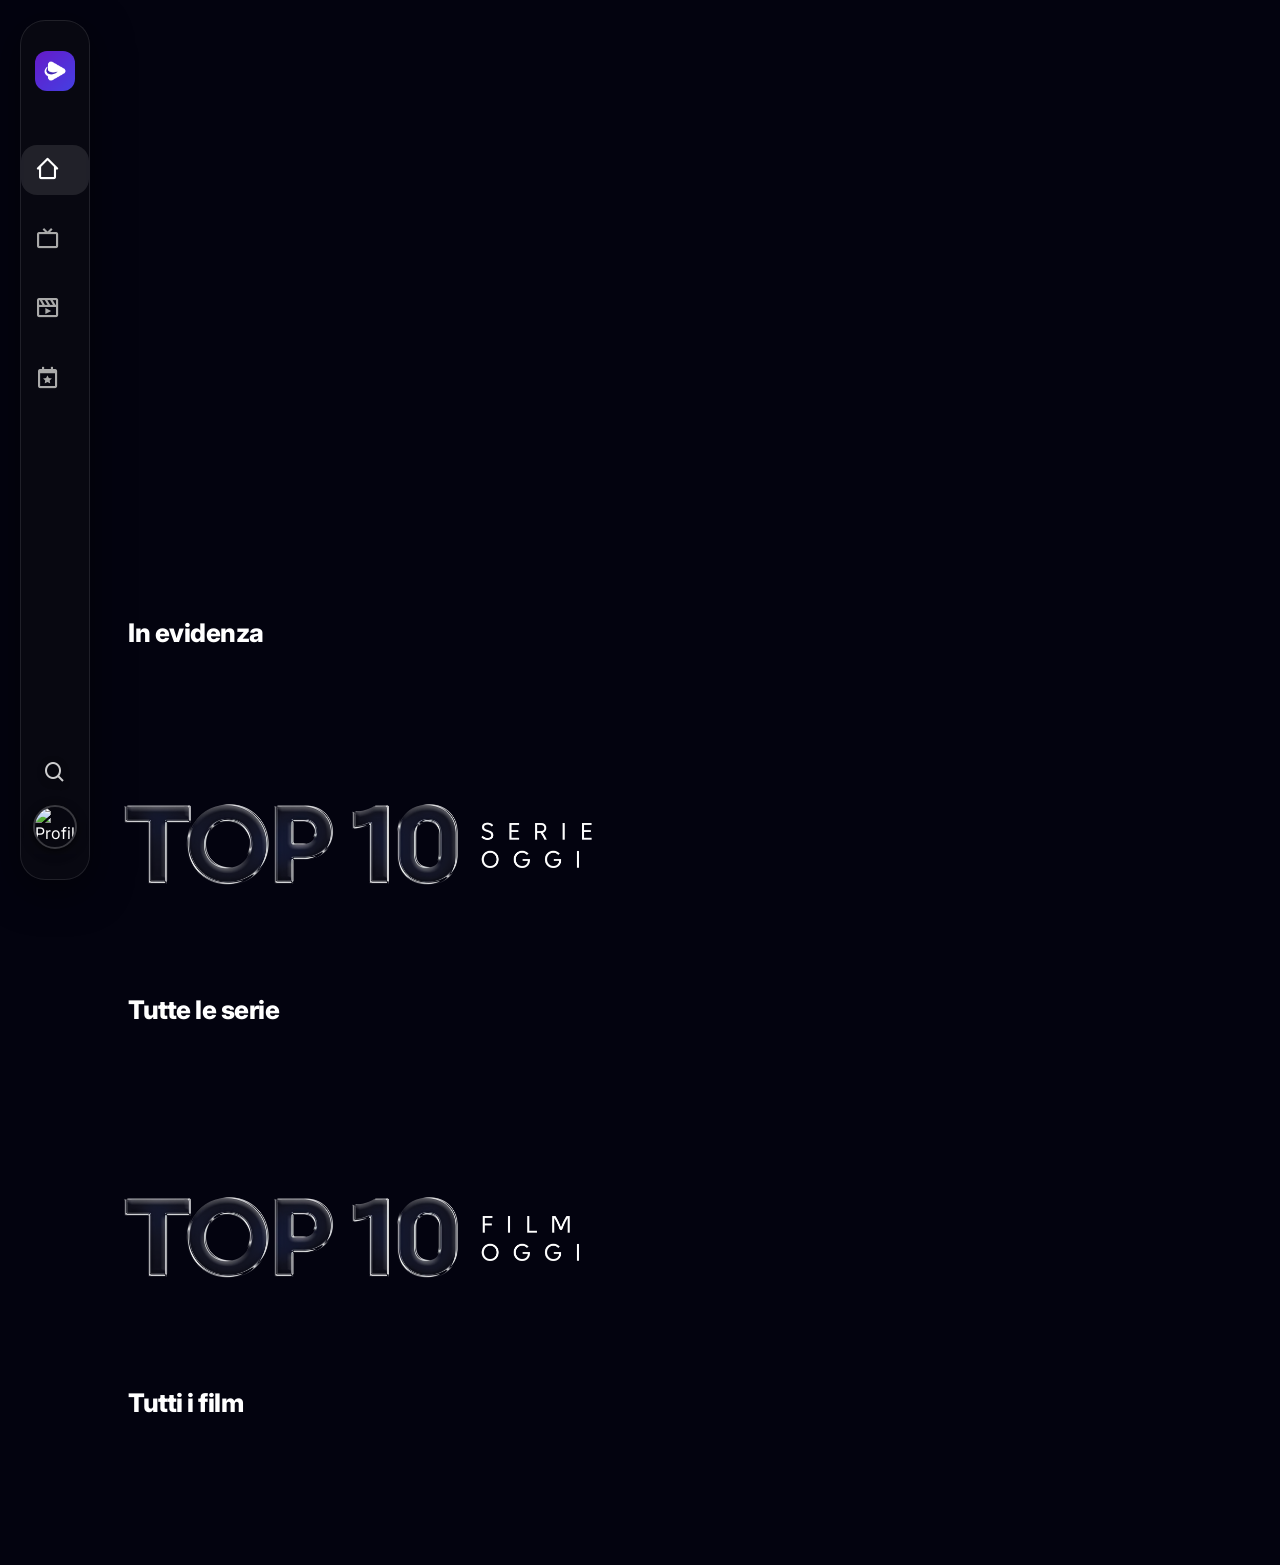
==== commit 1e4a30ad: "Add files via upload" ====
--- a/index.html
+++ b/index.html
@@ -14,26 +14,36 @@
   <meta name="apple-mobile-web-app-title" content="Archivio">
   <link rel="apple-touch-icon" href="assets/unnamed.png">
 </head>
-<body>
+<body id="home-page">
 
-  <!-- Navbar -->
-  <nav class="navbar">
-    <div class="nav-left">
-      <img src="assets/unnamed.png" alt="Logo" class="logo" style="height: 40px; border-radius: 8px; cursor:pointer;" onclick="window.location.href='index.html'">
+  <!-- Floating Sidebar (Desktop) -->
+  <aside class="sidebar">
+    <div class="sidebar-top">
+      <img src="assets/unnamed.png" alt="Logo" class="sidebar-logo" onclick="window.location.href='index.html'">
     </div>
-    <ul class="nav-links">
-      <li><a href="index.html" class="active">Home</a></li>
-      <li><a href="catalog_series.html">Serie</a></li>
-      <li><a href="catalog_movies.html">Film</a></li>
-      <li><a href="calendar.html">Uscite</a></li>
+    <ul class="sidebar-links">
+      <li><a href="index.html" class="active"><i class='bx bx-home-alt-2'></i> <span>Home</span></a></li>
+      <li><a href="catalog_series.html"><i class='bx bx-tv'></i> <span>Serie</span></a></li>
+      <li><a href="catalog_movies.html"><i class='bx bx-movie-play'></i> <span>Film</span></a></li>
+      <li><a href="calendar.html"><i class='bx bx-calendar-star'></i> <span>Uscite</span></a></li>
     </ul>
-    <div class="nav-right">
-      <a href="https://t.me/+w-cVyPMl7B5lOGY0" target="_blank" class="icon-btn" title="Canale Telegram" style="color: inherit; text-decoration: none; display: flex; align-items: center; justify-content: center;"><i class='bx bx-bulb'></i></a>
+    <div class="sidebar-bottom">
       <button class="icon-btn" id="open-search"><i class='bx bx-search'></i></button>
-      <button class="icon-btn"><i class='bx bx-bookmark'></i></button>
       <img src="https://placehold.co/100x100/ffcc00/000?text=User" alt="Profile" class="profile-avatar">
     </div>
-  </nav>
+  </aside>
+
+  <!-- Mobile Header (Hidden on Desktop) -->
+  <header class="mobile-header">
+    <img src="assets/unnamed.png" alt="Logo" class="mobile-logo" onclick="window.location.href='index.html'">
+    <div class="mobile-header-right">
+      <button class="icon-btn" id="open-search-mobile"><i class='bx bx-search'></i></button>
+      <img src="https://placehold.co/100x100/ffcc00/000?text=User" alt="Profile" class="profile-avatar mobile-avatar">
+    </div>
+  </header>
+
+  <!-- Main Content Wrapper -->
+  <main class="main-content">
 
   <!-- Mobile Tab Bar (iOS style) -->
   <div class="mobile-tab-bar">
@@ -66,7 +76,7 @@
 
 
   <!-- Continua a guardare -->
-  <section class="section" id="continue-watching-section" style="display: none;">
+  <div class="sections-wrapper" style="margin-top: 65vh; position: relative; z-index: 2;">  <section class="section" id="continue-watching-section" style="display: none;">
     <h2 class="section-title">Prossimo</h2>
     <div class="carousel-container" id="continue-watching-carousel">
       <!-- Injected via JS -->
@@ -113,7 +123,7 @@
     </div>
   </section>
 
-  <script src="script.js?v=7"></script>
+  </div>  <script src="script.js?v=7"></script>
 
   <script>
     if ('serviceWorker' in navigator) {
@@ -122,5 +132,11 @@
       });
     }
   </script>
+  </main>
+  <!-- Cinematic Modal -->
+  <div class="cinematic-modal" id="cinematic-modal">
+    <button class="close-modal" id="close-modal"><i class='bx bx-x'></i></button>
+    <iframe id="modal-iframe" src="" frameborder="0"></iframe>
+  </div>
 </body>
 </html>
--- a/style.css
+++ b/style.css
@@ -69,6 +69,7 @@
 body.light-mode .navbar {
   background: rgba(255, 255, 255, 0.85);
   backdrop-filter: blur(15px);
+  -webkit-backdrop-filter: blur(15px);
 }
 body.light-mode .navbar.scrolled {
   background: rgba(255, 255, 255, 0.95) !important;
@@ -183,20 +184,26 @@
   overflow-x: hidden;
 }
 
-/* Custom Scrollbar */
+/* Custom Scrollbar - Apple Style */
 ::-webkit-scrollbar {
-  width: 10px;
-  height: 10px;
+  width: 8px;
+  height: 8px;
 }
 ::-webkit-scrollbar-track {
-  background: #0f0f0f;
+  background: transparent;
 }
 ::-webkit-scrollbar-thumb {
-  background: #333;
-  border-radius: 5px;
+  background: rgba(255, 255, 255, 0.2);
+  border-radius: 10px;
 }
 ::-webkit-scrollbar-thumb:hover {
-  background: #555;
+  background: rgba(255, 255, 255, 0.4);
+}
+body.light-mode ::-webkit-scrollbar-thumb {
+  background: rgba(0, 0, 0, 0.2);
+}
+body.light-mode ::-webkit-scrollbar-thumb:hover {
+  background: rgba(0, 0, 0, 0.4);
 }
 
 /* NAVBAR */
@@ -208,19 +215,19 @@
   justify-content: space-between;
   align-items: center;
   padding: 1rem 3rem;
-  background: transparent;
-  backdrop-filter: none;
-  -webkit-backdrop-filter: none;
+  background: linear-gradient(180deg, rgba(3, 3, 15, 0.9) 0%, rgba(3, 3, 15, 0) 100%);
   z-index: 1000;
-  transition: all 0.3s ease;
+  height: var(--nav-height);
+  transition: background 0.4s ease, box-shadow 0.4s ease, border-bottom 0.4s ease;
+  border-bottom: 1px solid transparent;
 }
 .navbar.scrolled {
-  background: rgba(3, 3, 15, 0.85);
-  backdrop-filter: blur(15px);
-  -webkit-backdrop-filter: blur(15px);
+  background: rgba(3, 3, 15, 0.75) !important;
+  backdrop-filter: blur(20px);
+  -webkit-backdrop-filter: blur(20px);
   box-shadow: 0 4px 30px rgba(0, 0, 0, 0.5);
   padding: 1rem 3rem;
-  border-bottom: 1px solid rgba(255, 255, 255, 0.05);
+  border-bottom: 1px solid rgba(255, 255, 255, 0.08);
 }
 .nav-left, .nav-right {
   display: flex;
@@ -292,12 +299,15 @@
   background: rgba(3, 3, 15, 0.85);
   backdrop-filter: blur(15px);
   -webkit-backdrop-filter: blur(15px);
+  -webkit-backdrop-filter: blur(15px);
+  -webkit-backdrop-filter: blur(15px);
   padding: 1rem 2rem;
   border-bottom: 1px solid rgba(255, 255, 255, 0.05);
 }
 .detail-top-nav .icon-btn {
   background: rgba(0,0,0,0.4);
   backdrop-filter: blur(5px);
+  -webkit-backdrop-filter: blur(5px);
   width: 40px;
   height: 40px;
   border-radius: 50%;
@@ -318,16 +328,16 @@
 .hero::before {
   content: '';
   position: absolute;
-  top: 0; left: 0; right: 0; bottom: env(safe-area-inset-bottom, 0);
-    transform: translateZ(0);
+  top: 0; left: 0; right: 0; bottom: 0;
+  transform: translateZ(0);
   background: linear-gradient(90deg, rgba(3,3,15,0.95) 0%, rgba(3,3,15,0) 60%),
               linear-gradient(0deg, var(--bg-color) 0%, rgba(3,3,15,0) 40%);
   z-index: 1;
 }
 .hero-fade-overlay {
   position: absolute;
-  top: 0; left: 0; right: 0; bottom: env(safe-area-inset-bottom, 0);
-    transform: translateZ(0);
+  top: 0; left: 0; right: 0; bottom: 0;
+  transform: translateZ(0);
   background: var(--bg-color);
   opacity: 0;
   z-index: 1;
@@ -339,14 +349,16 @@
   max-width: 600px;
   -webkit-font-smoothing: antialiased;
   transform: translateZ(0);
+  text-shadow: 0 2px 10px rgba(0,0,0,0.8);
 }
 .hero-title-img {
   max-width: 400px;
   margin-bottom: 1.5rem;
 }
 .hero-title-text {
-  font-size: 3rem;
+  font-size: 3.2rem;
   font-weight: 800;
+  letter-spacing: -1.5px;
   margin-bottom: 1rem;
   line-height: 1.1;
 }
@@ -414,10 +426,13 @@
 .btn-primary {
   background-color: var(--btn-bg);
   color: var(--btn-text);
+  box-shadow: 0 0 15px rgba(255, 255, 255, 0.2);
+  transition: all 0.3s ease;
 }
 .btn-primary:hover {
   background-color: var(--btn-bg-hover);
-  transform: scale(1.02);
+  box-shadow: 0 0 25px rgba(255, 255, 255, 0.4);
+  transform: scale(1.05);
 }
 .btn-secondary {
   background-color: var(--btn-secondary-bg);
@@ -483,8 +498,9 @@
   z-index: 2;
 }
 .section-title {
-  font-size: 1.4rem;
-  font-weight: 700;
+  font-size: 1.6rem;
+  font-weight: 800;
+  letter-spacing: -0.5px;
   margin-bottom: 1.2rem;
 }
 .carousel-container {
@@ -507,10 +523,9 @@
   padding-bottom: 1rem;
   cursor: pointer;
   transition: background var(--transition);
+  scroll-snap-align: start;
 }
 @media (max-width: 768px) {
-  .navbar { padding: 1rem 1.5rem !important; }
-  .detail-top-nav { padding: 1rem 1.5rem !important; }
   .hero {
     height: 45vh;
     background-position: center center;
@@ -528,22 +543,26 @@
   background-color: #1a1a1a;
   position: relative;
   cursor: pointer;
-  transition: all 0.4s cubic-bezier(0.25, 0.46, 0.45, 0.94);
+  transition: transform 0.4s cubic-bezier(0.25, 1, 0.5, 1), box-shadow 0.4s cubic-bezier(0.25, 1, 0.5, 1), border 0.4s ease;
   overflow: hidden;
+  border: 2px solid transparent;
+  scroll-snap-align: start;
 }
 .card:hover {
-  border: 2px solid rgba(255,255,255,0.8);
+  transform: translateY(-8px);
+  border: 2px solid rgba(255,255,255,0.6);
   z-index: 10;
-  box-shadow: 0 10px 20px rgba(0,0,0,0.5);
+  box-shadow: 0 15px 35px rgba(0,0,0,0.6), 0 5px 15px rgba(255,255,255,0.1);
 }
 .card img {
   width: 100%;
   height: 100%;
   object-fit: cover;
-  transition: transform 0.4s cubic-bezier(0.25, 0.46, 0.45, 0.94);
+  transition: transform 0.6s cubic-bezier(0.25, 1, 0.5, 1);
+  will-change: transform;
 }
 .card:hover img {
-  transform: scale(1.05);
+  transform: scale(1.08);
 }
 .card-poster {
   aspect-ratio: 2/3;
@@ -702,6 +721,8 @@
   background: rgba(15, 15, 15, 0.65);
   backdrop-filter: blur(15px);
   -webkit-backdrop-filter: blur(15px);
+  -webkit-backdrop-filter: blur(15px);
+  -webkit-backdrop-filter: blur(15px);
   border: 1px solid rgba(255,255,255,0.05);
   border-radius: var(--border-radius);
   overflow: hidden;
@@ -868,8 +889,6 @@
 
 /* RESPONSIVE */
 @media (max-width: 768px) {
-  .navbar { padding: 1rem 1.5rem !important; }
-  .detail-top-nav { padding: 1rem 1.5rem !important; }
   .navbar {
     padding: 0.5rem 1rem;
     display: flex;
@@ -977,12 +996,13 @@
 /* --- ANIMATIONS & SKELETON LOADING --- */
 .fade-section {
   opacity: 0;
-  transform: translateY(10px);
-  transition: opacity 0.3s ease-out, transform 0.3s ease-out;
+  transform: translateY(25px) scale(0.98);
+  transition: opacity 0.8s cubic-bezier(0.175, 0.885, 0.32, 1.1), transform 0.8s cubic-bezier(0.175, 0.885, 0.32, 1.1);
+  will-change: opacity, transform;
 }
 .fade-section.visible {
   opacity: 1;
-  transform: translateY(0);
+  transform: translateY(0) scale(1);
 }
 
 .skeleton-card {
@@ -998,17 +1018,14 @@
 .skeleton-card::after {
   content: '';
   position: absolute;
-  top: 0;
-  left: -100%;
-  width: 50%;
-  height: 100%;
-  background: linear-gradient(90deg, transparent, rgba(255, 255, 255, 0.08), transparent);
-  animation: shimmer 1.5s infinite;
+  top: 0; left: 0; right: 0; bottom: 0;
+  background: linear-gradient(90deg, transparent, rgba(255,255,255,0.08), transparent);
+  background-size: 200% 100%;
+  animation: shimmer 2s infinite linear;
 }
 @keyframes shimmer {
-  100% {
-    left: 200%;
-  }
+  0% { background-position: 200% 0; }
+  100% { background-position: -200% 0; }
 }
 
 @media (min-width: 768px) {
@@ -1031,6 +1048,8 @@
   font-weight: 700;
 }
 .catalog-filters select {
+  appearance: none;
+  -webkit-appearance: none;
   background-color: rgba(255, 255, 255, 0.1);
   color: white;
   border: 1px solid rgba(255, 255, 255, 0.3);
@@ -1050,9 +1069,11 @@
   gap: 1.5rem;
   padding: 0 3rem 3rem 3rem;
 }
+  .catalog-grid .card {
+    width: 100%;
+    height: auto;
+  }
 @media (max-width: 768px) {
-  .navbar { padding: 1rem 1.5rem !important; }
-  .detail-top-nav { padding: 1rem 1.5rem !important; }
   .catalog-header {
     flex-direction: column;
     align-items: flex-start;
@@ -1065,22 +1086,27 @@
     padding: 1rem;
     gap: 0.8rem;
   }
+  .catalog-grid .card {
+    width: 100%;
+    height: auto;
+  }
 }
 
 /* SEARCH OVERLAY */
 .search-overlay {
   position: fixed;
-  top: 0; left: 0; right: 0; bottom: env(safe-area-inset-bottom, 0);
-    transform: translateZ(0);
-  background: rgba(3, 3, 15, 0.95);
+  top: 0; left: 0; right: 0; bottom: 0;
+  transform: translateZ(0);
+  background: rgba(15, 15, 20, 0.65);
   z-index: 2000;
   display: flex;
   flex-direction: column;
   padding: 5rem 3rem;
   opacity: 0;
   pointer-events: none;
-  transition: opacity var(--transition);
-  backdrop-filter: blur(10px);
+  transition: opacity 0.4s ease;
+  backdrop-filter: blur(35px);
+  -webkit-backdrop-filter: blur(35px);
 }
 .search-overlay.active {
   opacity: 1;
@@ -1089,20 +1115,29 @@
 .close-search {
   position: absolute;
   top: 2rem; right: 3rem;
-  background: none;
-  border: none;
+  background: rgba(255, 255, 255, 0.1);
+  border: 1px solid rgba(255,255,255,0.1);
+  border-radius: 50%;
+  width: 44px; height: 44px;
+  display: flex; justify-content: center; align-items: center;
   color: white;
-  font-size: 2.5rem;
+  font-size: 2rem;
   cursor: pointer;
-  transition: transform var(--transition);
+  transition: all 0.3s cubic-bezier(0.175, 0.885, 0.32, 1.275);
 }
 .close-search:hover {
-  transform: scale(1.1);
+  transform: scale(1.15) rotate(90deg);
+  background: rgba(255, 255, 255, 0.2);
 }
 .search-container {
   width: 100%;
   max-width: 800px;
   margin: 0 auto;
+  transform: translateY(-20px) scale(0.95);
+  transition: transform 0.6s cubic-bezier(0.175, 0.885, 0.32, 1.1);
+}
+.search-overlay.active .search-container {
+  transform: translateY(0) scale(1);
 }
 .icon-btn {
   background: transparent;
@@ -1154,8 +1189,6 @@
   padding-bottom: 2rem;
 }
 @media (max-width: 768px) {
-  .navbar { padding: 1rem 1.5rem !important; }
-  .detail-top-nav { padding: 1rem 1.5rem !important; }
   .search-results {
     grid-template-columns: repeat(auto-fill, minmax(100px, 1fr));
     gap: 0.8rem;
@@ -1188,11 +1221,13 @@
 .hero-slide::before {
   content: '';
   position: absolute;
-  top: 0; left: 0; right: 0; bottom: env(safe-area-inset-bottom, 0);
-    transform: translateZ(0);
-  background: linear-gradient(90deg, rgba(3,3,15,0.95) 0%, rgba(3,3,15,0) 60%),
-              linear-gradient(0deg, var(--bg-color) 0%, rgba(3,3,15,0) 40%);
+  top: 0; left: 0; right: 0; bottom: 0;
+  transform: translateZ(0);
+  background: 
+    linear-gradient(90deg, rgba(3,3,15,1) 0%, rgba(3,3,15,0.4) 40%, rgba(3,3,15,0) 100%),
+    linear-gradient(0deg, rgba(3,3,15,1) 0%, rgba(3,3,15,0) 40%, rgba(3,3,15,0) 80%, rgba(3,3,15,0.8) 100%);
   z-index: 1;
+  pointer-events: none;
 }
 .hero-bg {
   position: absolute;
@@ -1243,8 +1278,6 @@
   filter: drop-shadow(2px 4px 6px rgba(0,0,0,0.5));
 }
 @media (max-width: 768px) {
-  .navbar { padding: 1rem 1.5rem !important; }
-  .detail-top-nav { padding: 1rem 1.5rem !important; }
   .tmdb-title-logo {
     max-width: 250px;
     max-height: 100px;
@@ -1294,7 +1327,7 @@
   font-size: 0.95rem;
   box-shadow: 0 8px 32px rgba(0, 0, 0, 0.4), inset 0 1px 0 rgba(255, 255, 255, 0.1);
   border: 1px solid rgba(255, 255, 255, 0.12);
-  z-index: 10000;
+  z-index: 10001;
   opacity: 0;
   transition: all 0.5s cubic-bezier(0.175, 0.885, 0.32, 1.275);
   letter-spacing: 0.02em;
@@ -1344,10 +1377,7 @@
 
 /* On mobile screens */
 @media (max-width: 768px) {
-  .navbar { padding: 1rem 1.5rem !important; }
-  .detail-top-nav { padding: 1rem 1.5rem !important; }
   html, body {
-    zoom: 0.88;
     padding-bottom: 80px;
   }
 
@@ -1359,7 +1389,7 @@
   .mobile-tab-bar {
     display: flex !important;
     position: fixed;
-    bottom: calc(env(safe-area-inset-bottom, 0) + 15px);
+    bottom: calc(env(safe-area-inset-bottom, 0px) + 15px);
     left: 50%;
     transform: translateX(-50%) translateZ(0);
     max-width: 370px;
@@ -1442,9 +1472,10 @@
 }
 .poster-title {
   color: #fff;
-  font-weight: 700;
-  font-size: 0.9rem;
-  line-height: 1.2;
+  font-weight: 600;
+  font-size: 0.95rem;
+  letter-spacing: -0.2px;
+  line-height: 1.25;
   text-overflow: ellipsis;
   overflow: hidden;
   display: -webkit-box;
@@ -1491,6 +1522,7 @@
   border-radius: 4px;
   letter-spacing: 0.5px;
   backdrop-filter: blur(4px);
+  -webkit-backdrop-filter: blur(4px);
   border: 1px solid rgba(255, 255, 255, 0.15);
 }
 .cw-title {
@@ -1513,3 +1545,330 @@
     width: 220px;
   }
 }
+
+/* =========================================
+   V2 SPATIAL & BENTO REDESIGN
+   ========================================= */
+
+body {
+  display: flex;
+  min-height: 100vh;
+}
+
+.main-content {
+  flex-grow: 1;
+  padding-left: 80px; 
+  width: 100%;
+  position: relative;
+  transition: padding-left 0.3s cubic-bezier(0.175, 0.885, 0.32, 1.1);
+  background: transparent;
+}
+
+#home-page .main-content {
+  background: linear-gradient(180deg, transparent 0%, transparent 50vh, var(--bg-color) 75vh, var(--bg-color) 100%);
+  z-index: 1;
+}
+
+/* --- SIDEBAR (FLOATING GLASS) --- */
+.sidebar {
+  position: fixed;
+  top: 20px;
+  left: 20px;
+  bottom: 20px;
+  width: 70px;
+  border-radius: 25px;
+  background: rgba(15, 15, 20, 0.5);
+  backdrop-filter: blur(40px);
+  -webkit-backdrop-filter: blur(40px);
+  border: 1px solid rgba(255, 255, 255, 0.1);
+  display: flex;
+  flex-direction: column;
+  align-items: center;
+  padding: 30px 0;
+  z-index: 1000;
+  transition: width 0.3s cubic-bezier(0.175, 0.885, 0.32, 1.1), background 0.3s ease;
+  overflow: hidden;
+  box-shadow: 0 10px 40px rgba(0,0,0,0.5);
+}
+
+.sidebar:hover {
+  width: 220px;
+  background: rgba(20, 20, 25, 0.8);
+  align-items: flex-start;
+  padding: 30px 20px;
+}
+
+.sidebar-logo {
+  height: 40px;
+  border-radius: 12px;
+  cursor: pointer;
+  margin-bottom: 50px;
+  transition: transform 0.3s ease;
+}
+
+.sidebar:hover .sidebar-logo {
+  transform: scale(1.1);
+}
+
+.sidebar-links {
+  list-style: none;
+  width: 100%;
+  display: flex;
+  flex-direction: column;
+  gap: 20px;
+}
+
+.sidebar-links li a {
+  display: flex;
+  align-items: center;
+  color: #aaa;
+  text-decoration: none;
+  font-size: 1.2rem;
+  padding: 12px;
+  border-radius: 16px;
+  transition: all 0.2s ease;
+  white-space: nowrap;
+}
+
+.sidebar-links li a i {
+  font-size: 1.6rem;
+  min-width: 30px;
+  display: flex;
+  justify-content: center;
+}
+
+.sidebar-links li a span {
+  margin-left: 15px;
+  opacity: 0;
+  transform: translateX(-10px);
+  transition: opacity 0.3s ease, transform 0.3s ease;
+  font-weight: 600;
+  font-size: 1rem;
+}
+
+.sidebar:hover .sidebar-links li a span {
+  opacity: 1;
+  transform: translateX(0);
+}
+
+.sidebar-links li a:hover, .sidebar-links li a.active {
+  color: white;
+  background: rgba(255, 255, 255, 0.1);
+}
+
+.sidebar-bottom {
+  margin-top: auto;
+  display: flex;
+  flex-direction: column;
+  gap: 20px;
+  align-items: center;
+  width: 100%;
+}
+
+.sidebar:hover .sidebar-bottom {
+  flex-direction: row;
+  justify-content: space-between;
+}
+
+.profile-avatar {
+  width: 44px;
+  height: 44px;
+  border-radius: 50%;
+  object-fit: cover;
+  border: 2px solid rgba(255,255,255,0.2);
+  cursor: pointer;
+  transition: transform 0.2s;
+}
+.profile-avatar:hover {
+  transform: scale(1.1);
+  border-color: #ffcc00;
+}
+
+/* --- MOBILE HEADER --- */
+.mobile-header {
+  display: none;
+  position: fixed;
+  top: 0; left: 0; right: 0;
+  padding: 1rem;
+  background: linear-gradient(180deg, rgba(3,3,15,0.9) 0%, rgba(3,3,15,0) 100%);
+  z-index: 1000;
+  justify-content: space-between;
+  align-items: center;
+}
+
+.mobile-logo {
+  height: 35px;
+  border-radius: 8px;
+}
+
+.mobile-header-right {
+  display: flex;
+  align-items: center;
+  gap: 15px;
+}
+
+.mobile-avatar {
+  width: 36px; height: 36px;
+}
+
+/* --- FULL BLEED HERO --- */
+.hero-slider-container {
+  position: fixed !important;
+  top: 0; left: 0; right: 0;
+  width: 100% !important;
+  height: 100vh !important;
+  overflow: hidden;
+  z-index: 0 !important;
+}
+
+.hero-slide {
+  padding: 0 3rem 35vh 120px !important;
+}
+
+.hero-slide::before {
+  top: 0 !important;
+  bottom: 0 !important;
+}
+
+/* --- BENTO GRID (In evidenza) --- */
+#evidenza-carousel {
+  display: grid !important;
+  grid-template-columns: 2fr 1fr 1fr !important;
+  grid-auto-rows: 300px !important;
+  gap: 20px !important;
+  padding: 0 4rem !important;
+  overflow: visible !important; 
+}
+
+#evidenza-carousel .card {
+  width: 100% !important;
+  aspect-ratio: auto !important;
+  height: 100% !important;
+}
+
+#evidenza-carousel .card:first-child {
+  grid-column: 1 / 2;
+  aspect-ratio: 16/9 !important;
+}
+#evidenza-carousel .card:first-child img {
+  border-radius: 20px;
+}
+#evidenza-carousel .card:nth-child(2), #evidenza-carousel .card:nth-child(3) {
+  aspect-ratio: 2/3 !important;
+}
+#evidenza-carousel .card:nth-child(4) { grid-column: 1 / 2; }
+#evidenza-carousel .card:nth-child(5) { grid-column: 2 / 4; }
+#evidenza-carousel .card:nth-child(n+6) { display: none !important; }
+
+/* RESPONSIVE */
+@media (max-width: 768px) {
+  .sidebar {
+    display: none !important;
+  }
+  .main-content {
+    padding-left: 0 !important;
+  }
+  .mobile-header {
+    display: flex !important;
+  }
+  .hero-slide {
+    padding: 0 1rem 35vh 1rem !important;
+  }
+  #evidenza-carousel {
+    grid-template-columns: 1fr 1fr !important;
+    grid-auto-rows: auto !important;
+    padding: 1rem !important;
+    gap: 15px !important;
+  }
+  #evidenza-carousel .card {
+    height: auto !important;
+  }
+  #evidenza-carousel .card:first-child {
+    grid-column: 1 / -1; 
+    height: 220px !important;
+  }
+  #evidenza-carousel .card:nth-child(4), #evidenza-carousel .card:nth-child(5) {
+    grid-column: span 1;
+  }
+}
+
+/* --- CINEMATIC MODAL --- */
+.cinematic-modal {
+  position: fixed;
+  top: 0; left: 0; right: 0; bottom: 0;
+  background: rgba(0,0,0,0.9);
+  z-index: 9999;
+  display: flex;
+  justify-content: center;
+  align-items: center;
+  opacity: 0;
+  pointer-events: none;
+  transition: opacity 0.4s ease;
+  backdrop-filter: blur(20px);
+  -webkit-backdrop-filter: blur(20px);
+}
+.cinematic-modal.active {
+  opacity: 1;
+  pointer-events: auto;
+}
+.cinematic-modal iframe {
+  width: 90%;
+  height: 90%;
+  max-width: 1200px;
+  border-radius: 20px;
+  background: var(--bg-color);
+  box-shadow: 0 20px 60px rgba(0,0,0,0.8);
+  transform: translateY(50px) scale(0.95);
+  transition: transform 0.5s cubic-bezier(0.175, 0.885, 0.32, 1.2);
+}
+.cinematic-modal.active iframe {
+  transform: translateY(0) scale(1);
+}
+.close-modal {
+  position: absolute;
+  top: 30px;
+  right: 40px;
+  background: rgba(255,255,255,0.1);
+  border: 1px solid rgba(255,255,255,0.2);
+  color: white;
+  width: 50px;
+  height: 50px;
+  border-radius: 50%;
+  font-size: 2rem;
+  display: flex; justify-content: center; align-items: center;
+  cursor: pointer;
+  z-index: 10000;
+  transition: all 0.3s ease;
+}
+.close-modal:hover {
+  background: rgba(255,255,255,0.2);
+  transform: scale(1.1) rotate(90deg);
+}
+body.in-iframe .detail-top-nav,
+body.in-iframe .mobile-tab-bar,
+body.in-iframe .sidebar,
+body.in-iframe .mobile-header,
+body.in-iframe .section-title {
+  display: none !important;
+}
+body.in-iframe {
+  background: transparent !important;
+}
+
+@media (max-width: 768px) {
+  .cinematic-modal iframe {
+    width: 100%;
+    height: 100%;
+    border-radius: 0;
+  }
+  .close-modal {
+    top: 20px;
+    right: 20px;
+    background: rgba(0,0,0,0.5);
+  }
+}
+.navbar { display: none !important; }
+#home-page .main-content {
+  background: linear-gradient(180deg, transparent 0%, transparent 50vh, var(--bg-color) 75vh, var(--bg-color) 100%);
+  z-index: 1;
+}
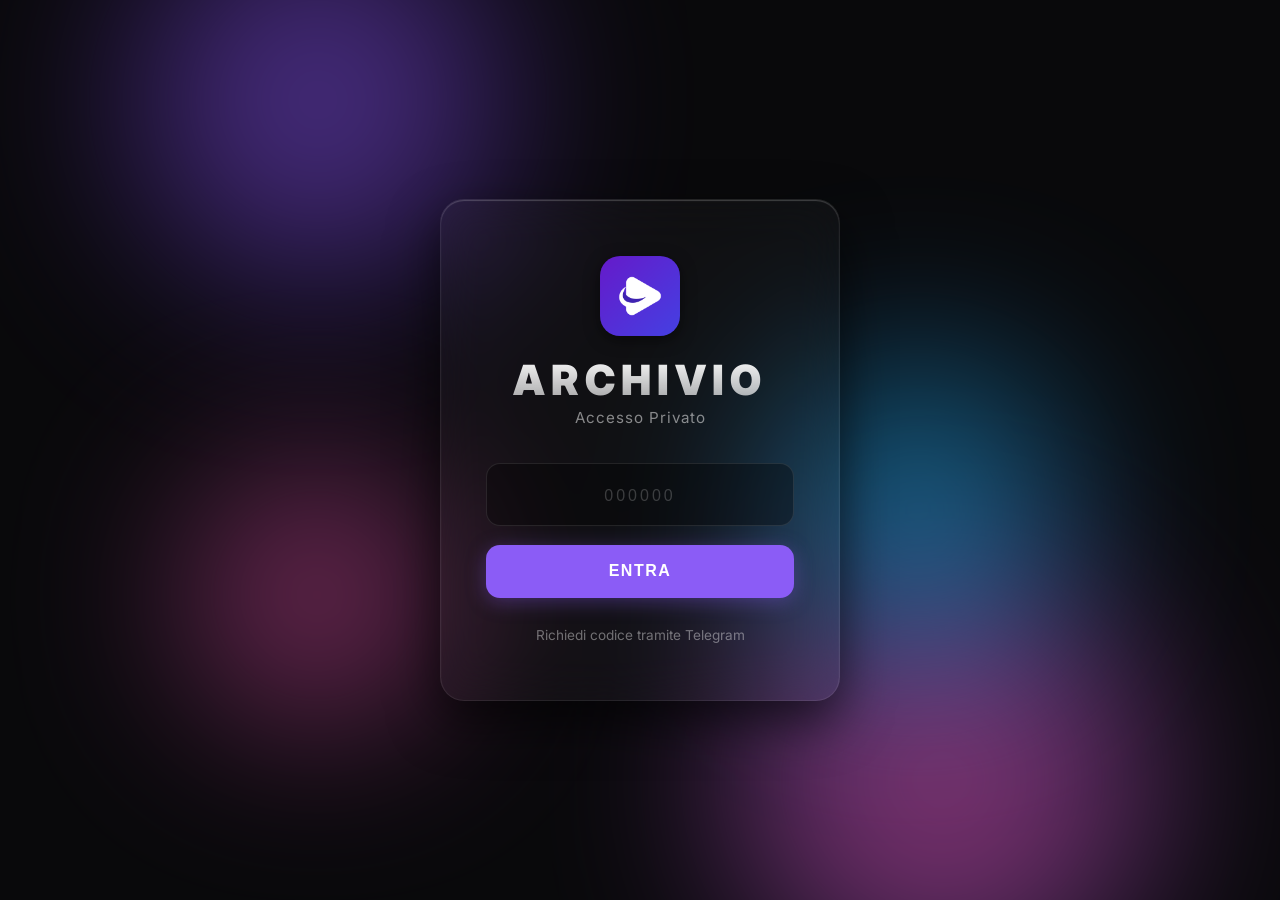
==== commit 697f60a6: "Add files via upload" ====
--- a/index.html
+++ b/index.html
@@ -76,7 +76,8 @@
 
 
   <!-- Continua a guardare -->
-  <div class="sections-wrapper" style="margin-top: 65vh; position: relative; z-index: 2;">  <section class="section" id="continue-watching-section" style="display: none;">
+  <div class="sections-wrapper">
+  <section class="section" id="continue-watching-section" style="display: none;">
     <h2 class="section-title">Prossimo</h2>
     <div class="carousel-container" id="continue-watching-carousel">
       <!-- Injected via JS -->
@@ -123,7 +124,9 @@
     </div>
   </section>
 
-  </div>  <script src="script.js?v=7"></script>
+  </div>
+
+  <script src="script.js?v=7"></script>
 
   <script>
     if ('serviceWorker' in navigator) {
--- a/style.css
+++ b/style.css
@@ -1550,23 +1550,24 @@
    V2 SPATIAL & BENTO REDESIGN
    ========================================= */
 
-body {
-  display: flex;
+/* --- HIDE OLD NAVBAR --- */
+.navbar { display: none !important; }
+
+/* --- LAYOUT STRUCTURE --- */
+/* Sidebar pages use margin-left; non-sidebar pages unaffected */
+.main-content {
+  margin-left: 100px; 
+  width: calc(100% - 100px);
+  position: relative;
   min-height: 100vh;
 }
 
-.main-content {
-  flex-grow: 1;
-  padding-left: 80px; 
-  width: 100%;
-  position: relative;
-  transition: padding-left 0.3s cubic-bezier(0.175, 0.885, 0.32, 1.1);
-  background: transparent;
-}
-
-#home-page .main-content {
-  background: linear-gradient(180deg, transparent 0%, transparent 50vh, var(--bg-color) 75vh, var(--bg-color) 100%);
-  z-index: 1;
+/* --- Fix top padding since navbar is hidden --- */
+.catalog-header {
+  margin-top: 40px !important;
+}
+.series-hero {
+  padding-top: 40px !important;
 }
 
 /* --- SIDEBAR (FLOATING GLASS) --- */
@@ -1616,6 +1617,8 @@
   display: flex;
   flex-direction: column;
   gap: 20px;
+  padding: 0;
+  margin: 0;
 }
 
 .sidebar-links li a {
@@ -1670,7 +1673,7 @@
   justify-content: space-between;
 }
 
-.profile-avatar {
+.sidebar .profile-avatar {
   width: 44px;
   height: 44px;
   border-radius: 50%;
@@ -1679,7 +1682,7 @@
   cursor: pointer;
   transition: transform 0.2s;
 }
-.profile-avatar:hover {
+.sidebar .profile-avatar:hover {
   transform: scale(1.1);
   border-color: #ffcc00;
 }
@@ -1689,7 +1692,7 @@
   display: none;
   position: fixed;
   top: 0; left: 0; right: 0;
-  padding: 1rem;
+  padding: 1rem 1.2rem;
   background: linear-gradient(180deg, rgba(3,3,15,0.9) 0%, rgba(3,3,15,0) 100%);
   z-index: 1000;
   justify-content: space-between;
@@ -1699,6 +1702,7 @@
 .mobile-logo {
   height: 35px;
   border-radius: 8px;
+  cursor: pointer;
 }
 
 .mobile-header-right {
@@ -1711,8 +1715,8 @@
   width: 36px; height: 36px;
 }
 
-/* --- FULL BLEED HERO --- */
-.hero-slider-container {
+/* --- FULL BLEED HERO (Home only) --- */
+#home-page .hero-slider-container {
   position: fixed !important;
   top: 0; left: 0; right: 0;
   width: 100% !important;
@@ -1721,13 +1725,17 @@
   z-index: 0 !important;
 }
 
-.hero-slide {
-  padding: 0 3rem 35vh 120px !important;
-}
-
-.hero-slide::before {
-  top: 0 !important;
-  bottom: 0 !important;
+#home-page .hero-slide {
+  padding: 0 3rem 30vh 120px !important;
+}
+
+/* The sections-wrapper creates the "scrolling over hero" effect */
+.sections-wrapper {
+  position: relative;
+  z-index: 2;
+  margin-top: 65vh;
+  background: linear-gradient(180deg, transparent 0%, var(--bg-color) 150px);
+  padding-top: 40px;
 }
 
 /* --- BENTO GRID (In evidenza) --- */
@@ -1736,59 +1744,57 @@
   grid-template-columns: 2fr 1fr 1fr !important;
   grid-auto-rows: 300px !important;
   gap: 20px !important;
-  padding: 0 4rem !important;
+  padding: 0 2rem !important;
   overflow: visible !important; 
 }
 
 #evidenza-carousel .card {
   width: 100% !important;
-  aspect-ratio: auto !important;
   height: 100% !important;
 }
 
 #evidenza-carousel .card:first-child {
   grid-column: 1 / 2;
-  aspect-ratio: 16/9 !important;
 }
 #evidenza-carousel .card:first-child img {
   border-radius: 20px;
-}
-#evidenza-carousel .card:nth-child(2), #evidenza-carousel .card:nth-child(3) {
-  aspect-ratio: 2/3 !important;
 }
 #evidenza-carousel .card:nth-child(4) { grid-column: 1 / 2; }
 #evidenza-carousel .card:nth-child(5) { grid-column: 2 / 4; }
 #evidenza-carousel .card:nth-child(n+6) { display: none !important; }
 
-/* RESPONSIVE */
+/* --- RESPONSIVE --- */
 @media (max-width: 768px) {
   .sidebar {
     display: none !important;
   }
   .main-content {
-    padding-left: 0 !important;
+    margin-left: 0 !important;
+    width: 100% !important;
   }
   .mobile-header {
     display: flex !important;
   }
-  .hero-slide {
-    padding: 0 1rem 35vh 1rem !important;
-  }
+  #home-page .hero-slide {
+    padding: 0 1rem 30vh 1rem !important;
+  }
+  .catalog-header {
+    margin-top: 70px !important;
+  }
+  /* On mobile, evidenza becomes a normal carousel */
   #evidenza-carousel {
-    grid-template-columns: 1fr 1fr !important;
-    grid-auto-rows: auto !important;
-    padding: 1rem !important;
-    gap: 15px !important;
+    display: flex !important;
+    overflow-x: auto !important;
+    padding: 0 1rem !important;
+    gap: 12px !important;
   }
   #evidenza-carousel .card {
+    min-width: 140px !important;
     height: auto !important;
-  }
-  #evidenza-carousel .card:first-child {
-    grid-column: 1 / -1; 
-    height: 220px !important;
-  }
-  #evidenza-carousel .card:nth-child(4), #evidenza-carousel .card:nth-child(5) {
-    grid-column: span 1;
+    display: block !important;
+  }
+  #evidenza-carousel .card:nth-child(n+6) {
+    display: block !important;
   }
 }
 
@@ -1844,15 +1850,20 @@
   background: rgba(255,255,255,0.2);
   transform: scale(1.1) rotate(90deg);
 }
+
+/* When loaded inside cinematic modal iframe */
 body.in-iframe .detail-top-nav,
 body.in-iframe .mobile-tab-bar,
 body.in-iframe .sidebar,
-body.in-iframe .mobile-header,
-body.in-iframe .section-title {
+body.in-iframe .mobile-header {
   display: none !important;
 }
 body.in-iframe {
-  background: transparent !important;
+  background: var(--bg-color) !important;
+}
+body.in-iframe .main-content {
+  margin-left: 0 !important;
+  width: 100% !important;
 }
 
 @media (max-width: 768px) {
@@ -1867,8 +1878,3 @@
     background: rgba(0,0,0,0.5);
   }
 }
-.navbar { display: none !important; }
-#home-page .main-content {
-  background: linear-gradient(180deg, transparent 0%, transparent 50vh, var(--bg-color) 75vh, var(--bg-color) 100%);
-  z-index: 1;
-}
